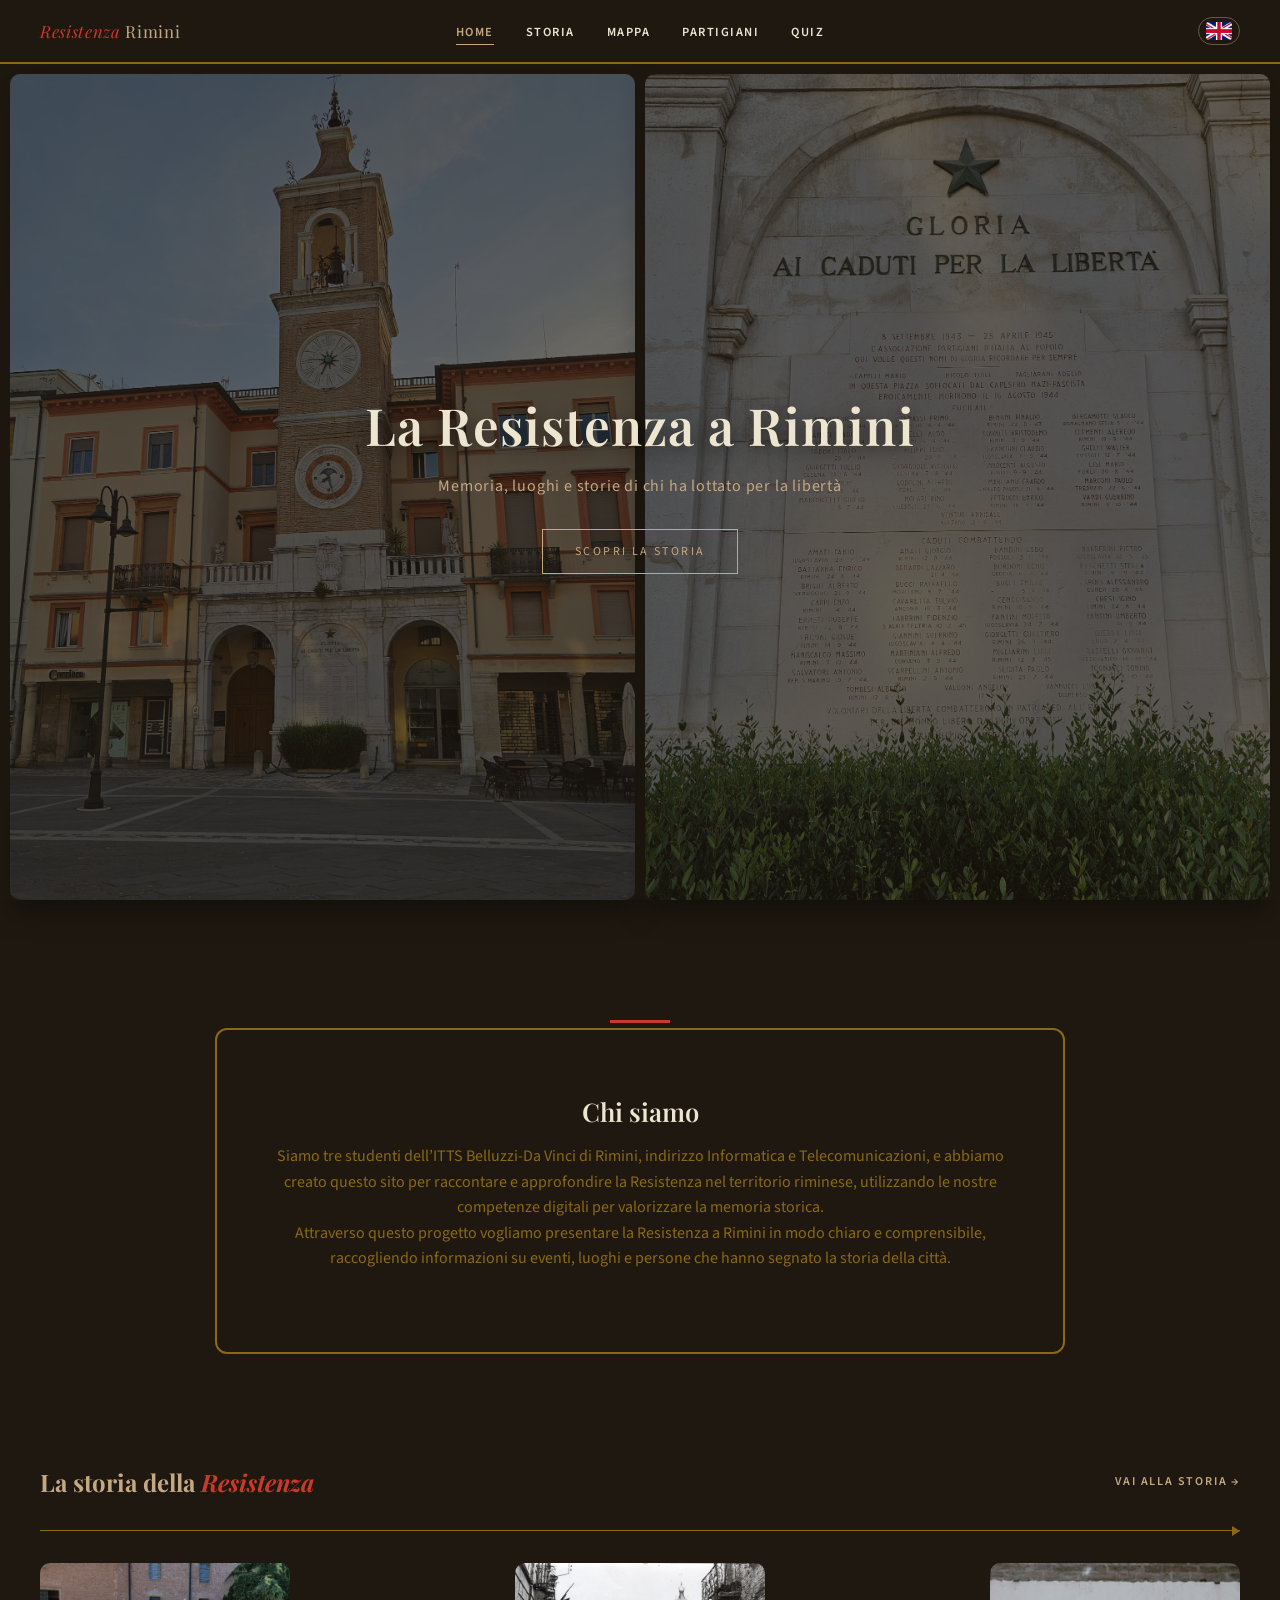
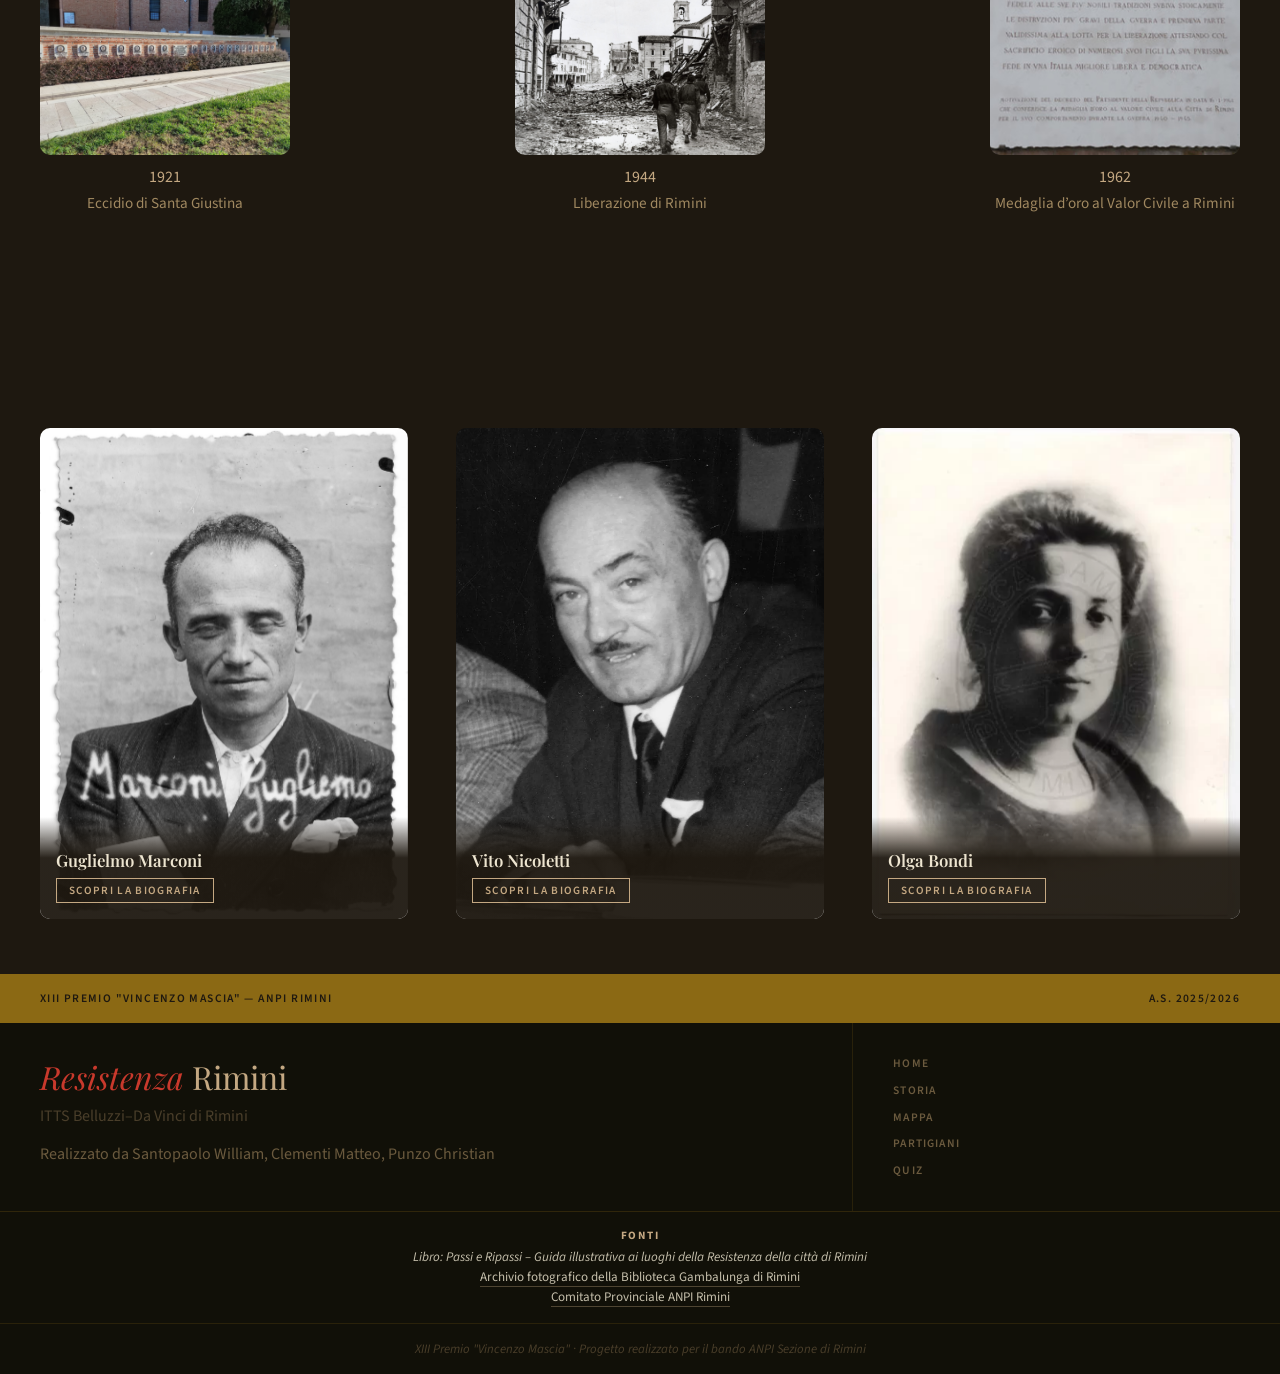
==== index.html @ 8bec5e46 "Miglioramente quiz e footer" ====
<!DOCTYPE html>
<html lang="it">
<head>
  <meta charset="UTF-8">
  <meta name="viewport" content="width=device-width, initial-scale=1.0">
  <title>Resistenza Rimini</title>

  <link rel="preconnect" href="https://fonts.googleapis.com">
  <link href="https://fonts.googleapis.com/css2?family=Playfair+Display:ital,wght@0,600;1,400&family=Source+Sans+3:wght@400;600&display=swap" rel="stylesheet">

  <link rel="stylesheet" href="style.css">
  <link rel="stylesheet" href="index.css">
</head>

<body>

  <nav id="navbarr">
    <a href="index.html" class="nav-logo" data-i18n-html="site.logo"><em>Resistenza</em> Rimini</a>

    <button class="nav-hamburger" id="hamburger" onclick="this.classList.toggle('open'); this.closest('nav').querySelector('.nav-links').classList.toggle('open')">
      <span></span>
      <span></span>
      <span></span>
    </button>

    <ul class="nav-links">
      <li><a href="index.html" class="active" data-i18n="nav.home">Home</a></li>
      <li><a href="storia.html" data-i18n="nav.storia">Storia</a></li>
      <li><a href="mappa.html" data-i18n="nav.mappa">Mappa</a></li>
      <li><a href="partigiani.html" data-i18n="nav.partigiani">Partigiani</a></li>
      <li><a href="gioco.html" data-i18n="nav.gioco">Quiz</a></li>
    </ul>

    <button class="language-btn" id="languageBtn" aria-label="Cambia lingua">
      <img id="languageFlag" src="Immagini_Bandiere/uk.png" alt="English">
    </button>
  </nav>


  <section class="hero">
    <div class="hero-left"></div>
    <div class="hero-right"></div>

    <div class="hero-content">
      <h1 data-i18n="index.hero.title">La Resistenza a Rimini</h1>

      <p data-i18n="index.hero.subtitle">
        Memoria, luoghi e storie di chi ha lottato per la libertà
      </p>

      <a href="storia.html" class="hero-btn" data-i18n="index.hero.button">
        Scopri la storia
      </a>
    </div>
  </section>


  <section class="intro" id="sezioni">
    <div class="intro-box reveal-zoom">
      <h2 data-i18n="index.about.title">Chi siamo</h2>

      <p data-i18n="index.about.p1">
        Siamo tre studenti dell’ITTS Belluzzi-Da Vinci di Rimini, indirizzo Informatica e Telecomunicazioni,
        e abbiamo creato questo sito per raccontare e approfondire la Resistenza nel territorio riminese,
        utilizzando le nostre competenze digitali per valorizzare la memoria storica.
      </p>

      <p data-i18n="index.about.p2">
        Attraverso questo progetto vogliamo presentare la Resistenza a Rimini in modo chiaro e comprensibile,
        raccogliendo informazioni su eventi, luoghi e persone che hanno segnato la storia della città.
      </p>
    </div>
  </section>


  <section class="timeline-preview">
    <div class="timeline-header reveal-soft">
      <h2 data-i18n-html="index.timeline.title">La storia della <em>Resistenza</em></h2>

      <a href="storia.html" class="partigiani-more" data-i18n-html="index.timeline.link">
        Vai alla storia <span class="arrow">→</span>
      </a>
    </div>

    <div class="timeline-line"></div>

    <div class="timeline-events">

      <a href="storia.html#eccidio-santa-giustina" class="timeline-event timeline-event-link reveal-left delay-1">
        <img src="Immagini_Storia/EccidioSantaGiustina.jpg" class="timeline-img" alt="Eccidio di Santa Giustina">
        <div>
          <div class="timeline-date">1921</div>
          <div class="timeline-text" data-i18n="index.event.santa">Eccidio di Santa Giustina</div>
        </div>
      </a>

      <a href="storia.html#liberazione-rimini" class="timeline-event timeline-event-link reveal-zoom delay-2">
        <img src="Immagini_Storia/LiberazioneRimini.jpg" class="timeline-img" alt="Liberazione di Rimini">
        <div>
          <div class="timeline-date">1944</div>
          <div class="timeline-text" data-i18n="index.event.liberazione">Liberazione di Rimini</div>
        </div>
      </a>

      <a href="storia.html#medaglia-oro-rimini" class="timeline-event timeline-event-link reveal-right delay-3">
        <img src="Immagini_Storia/MedagliaOroRimini.jpg" class="timeline-img" alt="Medaglia d’oro al Valor Civile a Rimini">
        <div>
          <div class="timeline-date">1962</div>
          <div class="timeline-text" data-i18n="index.event.medaglia">Medaglia d’oro al Valor Civile a Rimini</div>
        </div>
      </a>

    </div>
  </section>


  <section class="partigiani-preview">
    <div class="partigiani-header reveal-soft">
      <h2 data-i18n-html="index.partigiani.title">I <em>Protagonisti</em><br>della Resistenza</h2>

      <a href="partigiani.html" class="partigiani-more" data-i18n="index.partigiani.link">
        Tutti i partigiani →
      </a>
    </div>

    <div class="partigiani-grid">

      <div class="part-card reveal-left delay-1">
        <img src="Immagini_Partigiani/GuglielmoMarconi.jpg" alt="Guglielmo Marconi" class="part-img">
        <div class="part-info">
          <div class="part-name">Guglielmo Marconi</div>
          <a href="partigiani.html#guglielmo-marconi" class="part-btn" data-i18n="index.partigiani.button">Scopri la biografia</a>
        </div>
      </div>

      <div class="part-card reveal-zoom delay-2">
        <img src="Immagini_Partigiani/VitoNicoletti.jpg" alt="Vito Nicoletti" class="part-img">
        <div class="part-info">
          <div class="part-name">Vito Nicoletti</div>
          <a href="partigiani.html#vito-nicoletti" class="part-btn" data-i18n="index.partigiani.button">Scopri la biografia</a>
        </div>
      </div>

      <div class="part-card reveal-right delay-3">
        <img src="Immagini_Partigiani/OlgaBondi.jpg" alt="Olga Bondi" class="part-img">
        <div class="part-info">
          <div class="part-name">Olga Bondi</div>
          <a href="partigiani.html#olga-bondi" class="part-btn" data-i18n="index.partigiani.button">Scopri la biografia</a>
        </div>
      </div>

    </div>
  </section>


  <footer>
    <div class="footer-top">
      <span class="footer-top-text" data-i18n="footer.top.left">
        XIII Premio "Vincenzo Mascia" — ANPI Rimini
      </span>

      <span class="footer-top-text" data-i18n="footer.top.right">
        A.S. 2025/2026
      </span>
    </div>

    <div class="footer-body">
      <div class="footer-col">
        <div class="footer-logo" data-i18n-html="site.logo">
          <em>Resistenza</em> Rimini
        </div>

        <div class="footer-sub" data-i18n="footer.school">
          ITTS Belluzzi–Da Vinci di Rimini
        </div>

        <div class="footer-credits" data-i18n="footer.credits">
          Realizzato da Santopaolo William, Clementi Matteo, Punzo Christian
        </div>
      </div>

      <div class="footer-col">
        <nav class="footer-nav">
          <a href="index.html" data-i18n="nav.home">Home</a>
          <a href="storia.html" data-i18n="nav.storia">Storia</a>
          <a href="mappa.html" data-i18n="nav.mappa">Mappa</a>
          <a href="partigiani.html" data-i18n="nav.partigiani">Partigiani</a>
          <a href="gioco.html" data-i18n="nav.gioco">Quiz</a>
        </nav>
      </div>
    </div>

    <div class="footer-sources">
      <span class="footer-sources-title" data-i18n="footer.sources.title">Fonti</span>

      <p data-i18n-html="footer.sources.book">
        <em>Libro: Passi e Ripassi – Guida illustrativa ai luoghi della Resistenza della città di Rimini</em>
      </p>

      <p>
        <a href="https://bibliotecagambalunga.it/archivio-fotografico" target="_blank" data-i18n="footer.sources.gambalunga">
          Archivio fotografico della Biblioteca Gambalunga di Rimini
        </a>
      </p>

      <p>
        <a href="https://www.anpi.it/node/100387" target="_blank" data-i18n="footer.sources.anpi">
          Comitato Provinciale ANPI Rimini
        </a>
      </p>
    </div>

    <div class="footer-bottom" data-i18n="footer.bottom">
      XIII Premio "Vincenzo Mascia" · Progetto realizzato per il bando ANPI Sezione di Rimini
    </div>
  </footer>


  <script>
    const elementiAnimati = document.querySelectorAll(
      ".reveal-soft, .reveal-left, .reveal-right, .reveal-zoom"
    );

    const observer = new IntersectionObserver((entries) => {
      entries.forEach((entry) => {
        if (entry.isIntersecting) {
          entry.target.classList.add("show");
          observer.unobserve(entry.target);
        }
      });
    }, {
      threshold: 0.12,
      rootMargin: "0px 0px -80px 0px"
    });

    elementiAnimati.forEach((elemento) => {
      observer.observe(elemento);
    });
  </script>

  <script src="language.js"></script>

</body>
</html>
---- style.css ----
@import url('https://fonts.googleapis.com/css2?family=Playfair+Display:ital,wght@0,600;1,400&family=Source+Sans+3:wght@400;600&display=swap');

* {
  box-sizing: border-box;
  margin: 0;
  padding: 0;
}

body {
  font-family: 'Source Sans 3', sans-serif;
  background: #F5F0E8;
  color: #1E1810;
}


/* NAVBAR DESKTOP */

#navbarr {
  background: #1E1810;
  border-bottom: 2px solid #8B6914;
  padding: 0 2.5rem;
  height: 64px;

  display: grid;
  grid-template-columns: 1fr auto 1fr;
  align-items: center;

  position: sticky;
  top: 0;
  z-index: 9999;
}

.nav-logo {
  justify-self: start;
  font-family: 'Playfair Display', serif;
  font-size: 1.05rem;
  color: #C4A882;
  letter-spacing: 0.04em;
  text-decoration: none;
  white-space: nowrap;
}

.nav-logo em {
  color: #C9392C;
  font-style: italic;
}

.nav-links {
  justify-self: center;
  display: flex;
  gap: 2rem;
  list-style: none;
  z-index: 10000;
}

.nav-links a {
  color: #EDE5D0;
  font-size: 0.78rem;
  font-weight: 600;
  letter-spacing: 0.12em;
  text-transform: uppercase;
  text-decoration: none;
  padding-bottom: 3px;
  border-bottom: 1.5px solid transparent;
  transition: color 0.2s, border-color 0.2s;
}

.nav-links a:hover {
  color: #C4A882;
  border-bottom-color: #C4A882;
}

.nav-links a.active {
  color: #C4A882;
  border-bottom-color: #C4A882;
}


/* BOTTONE LINGUA */

.language-btn {
  justify-self: end;
  background: transparent;
  border: 1px solid rgba(196, 168, 130, 0.45);
  border-radius: 999px;
  padding: 0.25rem 0.45rem;
  cursor: pointer;

  display: flex;
  align-items: center;
  justify-content: center;

  transition: background 0.2s ease, border-color 0.2s ease, transform 0.2s ease;
}

.language-btn:hover {
  background: rgba(196, 168, 130, 0.12);
  border-color: #C4A882;
  transform: translateY(-1px);
}

.language-btn img {
  width: 26px;
  height: 18px;
  object-fit: cover;
  border-radius: 3px;
  display: block;
}


/* HAMBURGER */

.nav-hamburger {
  display: none;
  background: transparent;
  border: none;
  cursor: pointer;
}

.nav-hamburger span {
  display: block;
  width: 24px;
  height: 2px;
  background: #C4A882;
  margin: 5px 0;
  transition: 0.3s;
}


/* FOOTER */

footer {
  background: #111008;
  font-family: 'Source Sans 3', sans-serif;
}

.footer-top {
  background: #8B6914;
  padding: 1rem 2.5rem;
  display: flex;
  align-items: center;
  justify-content: space-between;
}

.footer-top-text {
  font-size: 0.72rem;
  font-weight: 600;
  letter-spacing: 0.12em;
  text-transform: uppercase;
  color: #1E1810;
}

.footer-body {
  display: grid;
  grid-template-columns: 2fr 1fr;
}

.footer-col {
  padding: 2rem 2.5rem;
}

.footer-col:first-child {
  border-right: 1px solid rgba(139,105,20,0.2);
}

.footer-logo {
  font-family: 'Playfair Display', serif;
  font-size: 2rem;
  color: #C4A882;
  margin-bottom: 0.4rem;
}

.footer-logo em {
  color: #C9392C;
  font-style: italic;
}

.footer-sub {
  font-size: 1rem;
  color: #4a3e2a;
  margin-bottom: 1rem;
}

.footer-credits {
  font-size: 1rem;
  color: #6B5A3E;
}

.footer-nav {
  display: flex;
  flex-direction: column;
  gap: 0.6rem;
  align-items: flex-start;
}

.footer-nav a {
  font-size: 0.72rem;
  font-weight: 600;
  letter-spacing: 0.1em;
  text-transform: uppercase;
  color: #6B5A3E;
  text-decoration: none;
  transition: color 0.2s;
}

.footer-nav a:hover {
  color: #C4A882;
}

.footer-bottom {
  border-top: 1px solid rgba(139,105,20,0.2);
  padding: 1rem 2.5rem;
  text-align: center;
  font-size: 0.8rem;
  color: #4a3e2a;
  font-style: italic;
}


/* MOBILE */

@media (max-width: 768px) {
  #navbarr {
    height: 64px !important;
    padding: 0 1.2rem !important;

    display: grid !important;
    grid-template-columns: 1fr auto auto !important;
    align-items: center !important;
    gap: 0.8rem !important;

    position: sticky !important;
    top: 0 !important;
    z-index: 9999 !important;
  }

  .nav-logo {
    grid-column: 1 !important;
    grid-row: 1 !important;
    justify-self: start !important;
    font-size: 0.95rem !important;
    white-space: nowrap !important;
  }

  .language-btn {
    grid-column: 2 !important;
    grid-row: 1 !important;
    justify-self: end !important;

    padding: 0.22rem 0.4rem !important;
    margin: 0 !important;
  }

  .language-btn img {
    width: 25px !important;
    height: 17px !important;
  }

  .nav-hamburger {
    grid-column: 3 !important;
    grid-row: 1 !important;
    justify-self: end !important;

    display: flex !important;
    width: 34px !important;
    height: 34px !important;

    background: transparent !important;
    border: none !important;
    cursor: pointer !important;

    flex-direction: column !important;
    align-items: center !important;
    justify-content: center !important;
    gap: 5px !important;
    padding: 0 !important;
  }

  .nav-hamburger span {
    display: block !important;
    width: 24px !important;
    height: 2px !important;
    background: #C4A882 !important;
    margin: 0 !important;
    transition: 0.3s !important;
    transform-origin: center !important;
  }

  .nav-hamburger.open span:nth-child(1) {
    transform: rotate(45deg) translate(5px, 5px) !important;
  }

  .nav-hamburger.open span:nth-child(2) {
    opacity: 0 !important;
  }

  .nav-hamburger.open span:nth-child(3) {
    transform: rotate(-45deg) translate(5px, -5px) !important;
  }

  .nav-links {
    position: fixed !important;
    top: 64px !important;
    left: 0 !important;
    right: 0 !important;

    width: 100vw !important;
    max-width: none !important;

    display: flex !important;
    flex-direction: column !important;
    align-items: stretch !important;
    justify-content: flex-start !important;
    gap: 0 !important;

    background: #1E1810 !important;
    border-top: 1px solid rgba(139,105,20,0.55) !important;
    border-bottom: 2px solid #8B6914 !important;

    padding: 0 !important;
    margin: 0 !important;

    list-style: none !important;
    text-align: left !important;

    max-height: 0 !important;
    overflow: hidden !important;
    opacity: 0 !important;

    transition: max-height 0.35s ease, opacity 0.25s ease !important;
    z-index: 9998 !important;
  }

  .nav-links.open {
    max-height: 330px !important;
    opacity: 1 !important;
  }

  .nav-links li {
    width: 100% !important;
    padding: 0 !important;
    margin: 0 !important;
  }

  .nav-links li a,
  .nav-links a {
    display: block !important;
    width: 100% !important;

    padding: 0.95rem 1.4rem !important;

    color: #EDE5D0 !important;
    font-size: 0.82rem !important;
    font-weight: 600 !important;
    letter-spacing: 0.12em !important;
    text-transform: uppercase !important;
    text-align: left !important;
    text-decoration: none !important;

    border-bottom: 1px solid rgba(139,105,20,0.25) !important;
    border-left: 3px solid transparent !important;

    background: transparent !important;
    transition: color 0.2s ease, background 0.2s ease, padding-left 0.2s ease, border-left-color 0.2s ease !important;
  }

  .nav-links li a:hover,
  .nav-links li a:active,
  .nav-links a:hover,
  .nav-links a:active {
    color: #C4A882 !important;
    background: rgba(139,105,20,0.12) !important;
    border-left-color: #C9392C !important;
    padding-left: 2rem !important;
  }

  .nav-links a.active {
    color: #C4A882 !important;
    border-left-color: #8B6914 !important;
  }

  .footer-top {
    flex-direction: column;
    gap: 0.5rem;
    text-align: center;
  }

  .footer-body {
    grid-template-columns: 1fr;
  }

  .footer-col:first-child {
    border-right: none;
    border-bottom: 1px solid rgba(139,105,20,0.2);
  }

  .footer-nav {
    align-items: center;
  }
}

.footer-sources {
  background: #111008;
  border-top: 1px solid rgba(139, 105, 20, 0.25);
  padding: 1rem 2.5rem;
  text-align: center;
}

.footer-sources-title {
  display: block;
  color: #C4A882;
  text-transform: uppercase;
  letter-spacing: 0.16em;
  font-size: 0.7rem;
  font-weight: 700;
  margin-bottom: 0.35rem;
}

.footer-sources p {
  margin: 0;
  color: rgba(196, 168, 130, 0.72);
  font-size: 0.82rem;
  line-height: 1.5;
}

.footer-sources em {
  color: rgba(237, 229, 208, 0.82);
}

@media (max-width: 768px) {
  .footer-sources {
    padding: 0.8rem 1rem;
  }

  .footer-sources-title {
    font-size: 0.62rem;
  }

  .footer-sources p {
    font-size: 0.7rem;
  }
}

.footer-sources a {
  color: rgba(237, 229, 208, 0.82);
  text-decoration: none;
  border-bottom: 1px solid rgba(196, 168, 130, 0.35);
}

.footer-sources a:hover {
  color: #C4A882;
  border-bottom-color: #C4A882;
}
---- index.css ----
.hero {
  position: relative;
  height: calc(100vh - 64px);
  display: flex;
  gap: 10px;
  padding: 10px;
  padding-bottom: 0;
  background: #1E1810;
}

.hero-left,
.hero-right {
  flex: 1;
  background-size: cover;
  background-position: center;
  border-radius: 10px;
  box-shadow: 0 10px 30px rgba(0,0,0,0.4);
}

.hero-left {
  background-image: url('img1.jpg');
}

.hero-right {
  background-image: url('img2.jpg');
}

.hero::after {
  content: "";
  position: absolute;
  inset: 0;
  background: rgba(30,24,16,0.65);
}

.hero-content {
  position: absolute;
  inset: 0;
  display: flex;
  flex-direction: column;
  align-items: center;
  justify-content: center;
  text-align: center;
  color: #EDE5D0;
  z-index: 2;
}

.hero-content h1 {
  font-family: 'Playfair Display', serif;
  font-size: 3.2rem;
  font-weight: 600;
  letter-spacing: 0.02em;
  margin-bottom: 1rem;
  color: #EDE5D0;
  text-shadow: 0 4px 20px rgba(0,0,0,0.6);
}

.hero-content p {
  font-size: 1rem;
  color: #C4A882;
  margin-bottom: 2rem;
  letter-spacing: 0.05em;
}

.hero-btn {
  display: inline-block;
  padding: 0.8rem 2rem;
  border: 1.5px solid #C4A882;
  color: #C4A882;
  text-decoration: none;
  font-size: 0.75rem;
  letter-spacing: 0.2em;
  text-transform: uppercase;
  transition: all 0.3s ease;
  background: transparent;
}

.hero-btn:hover {
  background: #C4A882;
  color: #1E1810;
}

.intro {
  padding: 4rem 2rem;
  padding-top: 8rem;
  display: flex;
  justify-content: center;
  background: #1E1810;
}

.intro-box {
  max-width: 850px;
  width: 100%;
  padding: 4rem 3rem;
  padding-bottom: 5rem;
  border: 2px solid #8B6914;
  border-radius: 12px;
  position: relative;
  text-align: center;
  display: flex;
  flex-direction: column;
  justify-content: center;
  align-items: center;
}

.intro-box::before {
  content: "";
  position: absolute;
  top: -10px;
  left: 50%;
  transform: translateX(-50%);
  width: 60px;
  height: 3px;
  background: #C9392C;
}

.intro-box p {
  font-size: 1rem;
  line-height: 1.6;
  color: #8B6914;
}

.intro-box h2 {
  font-family: 'Playfair Display', serif;
  font-size: 1.6rem;
  font-weight: 600;
  color: #EDE5D0;
  margin-bottom: 1rem;
}

.timeline-preview {
  padding: 3rem 2.5rem;
  background: #1E1810;
}

.timeline-header {
  display: flex;
  justify-content: space-between;
  align-items: center;
  margin-bottom: 2rem;
}

.timeline-header h2 {
  font-family: 'Playfair Display', serif;
  color: #C4A882;
}

.timeline-header em {
  color: #C9392C;
}

.arrow {
  transition: transform 0.2s;
}

.timeline-more:hover .arrow {
  transform: translateX(4px);
}

.timeline-line {
  position: relative;
  height: 1px;
  background: #8B6914;
  margin-bottom: 2rem;
}

.timeline-line::after {
  content: "";
  position: absolute;                                                                 
  right: 0;
  top: -4px;
  border-top: 5px solid transparent;
  border-bottom: 5px solid transparent;
  border-left: 8px solid #8B6914;
}

.timeline-events {
  display: grid;
  grid-template-columns: 1fr 1fr 1fr;
  align-items: start;
  text-align: center;
  max-width: 1750px;
  margin: 0 auto;
}

.timeline-event {
  width: 250px;
  transition:
    transform 0.35s ease,
    box-shadow 0.35s ease,
    border-color 0.35s ease;
  border-radius: 10px;
}

.timeline-event-link {
  display: block;
  text-decoration: none;
  color: inherit;
  cursor: pointer;
}

.timeline-event-link:visited {
  color: inherit;
}

.timeline-event:nth-child(1) {
  justify-self: start;
}

.timeline-event:nth-child(2) {
  justify-self: center;
}

.timeline-event:nth-child(3) {
  justify-self: end;
}

.timeline-img {
  width: 100%;
  height: 12rem;
  object-fit: cover;
  margin-bottom: 0.7rem;
  border-radius: 10px;
  overflow: hidden;
  transition: transform 0.6s ease;
  display: block;
  backface-visibility: hidden;
  will-change: transform;
}

.timeline-event:hover {
  transform: translateY(-5px);
}

.timeline-event:hover .timeline-img {
  transform: scale(1.035);
  border-radius: 10px;
  filter: none;
}

.timeline-date {
  font-size: 1rem;
  color: #C4A882;
  margin-bottom: 0.3rem;
}

.timeline-text {
  font-size: 0.95rem;
  color: #A08860;
  line-height: 1.4;
}

.partigiani-preview {
  background: #1E1810;
  padding: 3.5rem 2.5rem;
}

.partigiani-header {
  display: flex;
  align-items: flex-end;
  justify-content: space-between;
  margin-bottom: 2rem;
}

.partigiani-header h2 {
  font-family: 'Playfair Display', serif;
  font-size: 2.2rem;
  font-weight: 600;
  color: #EDE5D0;
  line-height: 1.1;
}

.partigiani-header h2 em {
  color: #C9392C;
  font-style: italic;
}

.partigiani-more {
  display: inline-block;
  font-size: 0.75rem;
  font-weight: 600;
  letter-spacing: 0.15em;
  text-transform: uppercase;
  color: #C4A882;
  text-decoration: none;
  padding-bottom: 2px;
  background-image: linear-gradient(#8B6914, #8B6914);
  background-size: 0% 1px;
  background-repeat: no-repeat;
  background-position: left bottom;
  transition: background-size 0.3s ease;
}

.partigiani-more:hover {
  background-size: 100% 1px;
}

.partigiani-grid {
  display: grid;
  grid-template-columns: repeat(3, 1fr);
  gap: 3rem;
}

.part-card {
  border-radius: 10px;
  width: 100%;
  max-width: 450px;
  margin: 0 auto;
  overflow: hidden;
  position: relative;
  cursor: pointer;
  transition:
    transform 0.35s ease,
    box-shadow 0.35s ease,
    border-color 0.35s ease;
}

.part-card:hover {
  transform: translateY(-6px);
}

.part-img {
  width: 100%;
  aspect-ratio: 3/4;
  object-fit: cover;
  display: block;
  transition: transform 0.6s ease;
  backface-visibility: hidden;
  will-change: transform;
}

.part-card:hover .part-img {
  transform: scale(1.035);
  filter: none;
}

.part-info {
  position: absolute;
  bottom: 0;
  left: 0;
  right: 0;
  background: linear-gradient(to top, rgba(30,24,16,0.95) 60%, transparent);
  padding: 2rem 1rem 1rem;
}

.part-name {
  font-family: 'Playfair Display', serif;
  font-size: 1.05rem;
  font-weight: 600;
  color: #EDE5D0;
  margin-bottom: 0.4rem;
}

.part-btn {
  display: inline-block;
  font-size: 0.7rem;
  letter-spacing: 0.12em;
  text-transform: uppercase;
  color: #C4A882;
  border: 1px solid #C4A882;
  padding: 4px 12px;
  text-decoration: none;
  font-weight: 600;
  transition: all 0.3s ease;
}

.part-btn:hover {
  background: #8B6914;
  color: #F5F0E8;
  border-color: #8B6914;
}

/* ─── HAMBURGER ─── */

.nav-hamburger {
  display: none;
  flex-direction: column;
  gap: 5px;
  cursor: pointer;
  background: none;
  border: none;
  padding: 4px;
}

.nav-hamburger span {
  display: block;
  width: 20px;
  height: 2px;
  background: #C4A882;
  transition: all 0.3s ease;
  transform-origin: center;
}

.nav-hamburger.open span:nth-child(1) {
  transform: translateY(7px) rotate(45deg);
}

.nav-hamburger.open span:nth-child(2) {
  opacity: 0;
  transform: scaleX(0);
}

.nav-hamburger.open span:nth-child(3) {
  transform: translateY(-7px) rotate(-45deg);
}

/* ─── MOBILE ─── */

@media (max-width: 768px) {

  #navbarr {
    padding: 0 1.2rem;
    position: relative;
  }

  .nav-hamburger {
    display: flex;
  }

  .nav-links {
    display: flex;
    flex-direction: column;
    gap: 0;
    position: absolute;
    top: 64px;
    left: 0;
    right: 0;
    background: #1E1810;
    border-top: 1px solid #8B6914;
    z-index: 99;
    max-height: 0;
    overflow: hidden;
    transition: max-height 0.4s ease, opacity 0.3s ease;
    opacity: 0;
  }

  .nav-links.open {
    max-height: 260px;
    opacity: 1;
  }

  .nav-links li a {
    display: block;
    padding: 0.75rem 1.4rem;
    border-bottom: 1px solid rgba(139,105,20,0.2);
    font-size: 0.8rem;
    letter-spacing: 0.1em;
    transition: all 0.2s ease;
    border-left: 3px solid transparent;
  }

  .nav-links li a:hover,
  .nav-links li a:active {
    color: #C4A882;
    border-left-color: #C9392C;
    padding-left: 2.5rem;
  }

  .hero {
    height: 65vh;
    padding: 0;
    gap: 0;
  }

  .hero-right {
    display: none;
  }

  .hero-left {
    border-radius: 0;
    width: 100%;
  }

  .hero-content h1 {
    font-size: 1.8rem;
    padding: 0 1.2rem;
  }

  .hero-content p {
    font-size: 0.85rem;
    padding: 0 1.2rem;
  }

  .intro {
    padding: 3rem 1rem;
  }

  .intro-box {
    padding: 2rem 1.2rem;
  }

  .intro-box h2 {
    font-size: 1.3rem;
  }

  .timeline-preview {
    padding: 2rem 1rem;
    overflow: hidden;
  }

  .timeline-header {
    flex-direction: column;
    align-items: flex-start;
    gap: 0.8rem;
  }

  .timeline-line {
    display: none;
  }

  .timeline-events {
    display: flex;
    flex-direction: column;
    gap: 1rem;
    max-width: 100%;
  }

  .timeline-event {
    width: 100%;
    max-width: 100%;
    display: flex;
    align-items: center;
    gap: 1rem;
    border: 1px solid rgba(139,105,20,0.6);
    border-radius: 10px;
    padding: 0.8rem;
    transform: none !important;
  }

  .timeline-event:nth-child(1),
  .timeline-event:nth-child(2),
  .timeline-event:nth-child(3) {
    justify-self: auto;
  }

  .timeline-event:hover,
  .timeline-event:active,
  .timeline-event:focus {
    transform: none !important;
  }

  .timeline-event:hover .timeline-img,
  .timeline-event:active .timeline-img,
  .timeline-event:focus .timeline-img {
    transform: none !important;
  }

  .timeline-img {
    width: 100px;
    height: 80px;
    min-width: 100px;
    object-fit: cover;
    margin-bottom: 0;
  }

  .timeline-date {
    font-size: 0.9rem;
    margin-bottom: 0.2rem;
    text-align: left;
  }

  .timeline-text {
    font-size: 0.9rem;
    line-height: 1.3;
    text-align: left;
  }

  .partigiani-preview {
    padding: 2.5rem 1rem;
  }

  .partigiani-header {
    flex-direction: column;
    align-items: flex-start;
    gap: 0.8rem;
  }

  .partigiani-header h2 {
    font-size: 1.6rem;
  }

  .partigiani-grid {
    grid-template-columns: 1fr;
    gap: 3rem;
  }

  .part-card {
    width: 75%;
    margin: 0 auto;
  }

  .part-img {
    aspect-ratio: 4/4;
  }

  .footer-top {
    flex-direction: column;
    gap: 0.2rem;
    padding: 0.6rem 1rem;
  }

  .footer-top-text {
    font-size: 0.6rem;
  }

  .footer-body {
    grid-template-columns: 1fr;
    background: #111008;
  }

  .footer-col {
    padding: 0.8rem 1rem;
    background: #111008;
  }

  .footer-col:first-child {
    border-right: none;
    border-bottom: 1px solid rgba(139,105,20,0.2);
  }

  .footer-logo {
    font-size: 0.95rem;
    margin-bottom: 0.2rem;
  }

  .footer-sub,
  .footer-credits {
    font-size: 0.68rem;
  }

  .footer-nav a {
    font-size: 0.65rem;
  }

  .footer-bottom {
    padding: 0.5rem 1rem;
    font-size: 0.62rem;
  }
}

@media (max-width: 768px) {

  .part-btn:active {
    background: #8B6914;
    color: #F5F0E8;
    border-color: #8B6914;
  }

  .partigiani-more:active {
    background-size: 100% 1px;
  }

  .tl-more:active {
    background-size: 100% 1px;
  }

  .part-card:active .part-btn {
    background: #8B6914;
    color: #F5F0E8;
    border-color: #8B6914;
  }
}

.nav-links {
  transition: all 0.5s ease;
}

footer,
.footer-body,
.footer-col,
.footer-nav {
  background: #111008 !important;
}

/* ========================= */
/* ANIMAZIONI HOME MIGLIORATE */
/* ========================= */

.reveal-soft,
.reveal-left,
.reveal-right,
.reveal-zoom {
  opacity: 0;
  filter: blur(8px);
  transition:
    opacity 0.9s cubic-bezier(0.22, 1, 0.36, 1),
    transform 0.9s cubic-bezier(0.22, 1, 0.36, 1),
    filter 0.9s cubic-bezier(0.22, 1, 0.36, 1);
  will-change: opacity, transform, filter;
}

.reveal-soft {
  transform: translateY(24px);
}

.reveal-soft.show {
  opacity: 1;
  transform: translateY(0);
  filter: blur(0);
}

.reveal-left {
  transform: translateX(-42px) translateY(18px) rotate(-1.5deg);
}

.reveal-left.show {
  opacity: 1;
  transform: translateX(0) translateY(0) rotate(0);
  filter: blur(0);
}

.reveal-right {
  transform: translateX(42px) translateY(18px) rotate(1.5deg);
}

.reveal-right.show {
  opacity: 1;
  transform: translateX(0) translateY(0) rotate(0);
  filter: blur(0);
}

.reveal-zoom {
  transform: scale(0.92) translateY(20px);
}

.reveal-zoom.show {
  opacity: 1;
  transform: scale(1) translateY(0);
  filter: blur(0);
}

.delay-1 {
  transition-delay: 0.08s;
}

.delay-2 {
  transition-delay: 0.22s;
}

.delay-3 {
  transition-delay: 0.36s;
}

/* ========================= */
/* HERO ENTRATA INIZIALE */
/* ========================= */

.hero-left {
  animation: heroImageLeft 1.4s cubic-bezier(0.22, 1, 0.36, 1) both;
}

.hero-right {
  animation: heroImageRight 1.4s cubic-bezier(0.22, 1, 0.36, 1) both;
}

.hero-content h1 {
  animation: heroTitle 1.1s cubic-bezier(0.22, 1, 0.36, 1) 0.25s both;
}

.hero-content p {
  animation: heroText 1s cubic-bezier(0.22, 1, 0.36, 1) 0.45s both;
}

.hero-btn {
  animation: heroButton 1s cubic-bezier(0.22, 1, 0.36, 1) 0.65s both;
}

@keyframes heroImageLeft {
  from {
    opacity: 0;
    transform: translateX(-60px) scale(1.08);
    filter: blur(8px) brightness(0.7);
  }

  to {
    opacity: 1;
    transform: translateX(0) scale(1);
    filter: blur(0) brightness(1);
  }
}

@keyframes heroImageRight {
  from {
    opacity: 0;
    transform: translateX(60px) scale(1.08);
    filter: blur(8px) brightness(0.7);
  }

  to {
    opacity: 1;
    transform: translateX(0) scale(1);
    filter: blur(0) brightness(1);
  }
}

@keyframes heroTitle {
  from {
    opacity: 0;
    transform: translateY(30px) scale(0.96);
    filter: blur(6px);
    letter-spacing: 0.12em;
  }

  to {
    opacity: 1;
    transform: translateY(0) scale(1);
    filter: blur(0);
    letter-spacing: 0.02em;
  }
}

@keyframes heroText {
  from {
    opacity: 0;
    transform: translateY(18px);
    filter: blur(5px);
  }

  to {
    opacity: 1;
    transform: translateY(0);
    filter: blur(0);
  }
}

@keyframes heroButton {
  from {
    opacity: 0;
    transform: translateY(18px) scale(0.94);
  }

  to {
    opacity: 1;
    transform: translateY(0) scale(1);
  }
}

/* ========================= */
/* HOVER PIÙ PULITO */
/* ========================= */

.intro-box {
  transition:
    transform 0.35s ease,
    box-shadow 0.35s ease,
    border-color 0.35s ease;
}

.intro-box:hover {
  transform: translateY(-6px);
}

/* Linea timeline home: animazione quando appare */
.timeline-line {
  transform-origin: left;
  animation: lineGrow 1.2s ease both;
}

@keyframes lineGrow {
  from {
    transform: scaleX(0);
    opacity: 0;
  }

  to {
    transform: scaleX(1);
    opacity: 1;
  }
}

/* Mobile: meno movimento, più pulito */
@media (max-width: 768px) {
  .reveal-left,
  .reveal-right {
    transform: translateY(28px) scale(0.96);
  }

  .reveal-left.show,
  .reveal-right.show {
    transform: translateY(0) scale(1);
  }

  .reveal-zoom {
    transform: translateY(28px) scale(0.94);
  }

  .hero-left,
  .hero-right {
    animation-duration: 1s;
  }

  .timeline-event.reveal-left,
  .timeline-event.reveal-right,
  .timeline-event.reveal-zoom {
    transform: translateY(28px) scale(0.96);
  }

  .timeline-event.reveal-left.show,
  .timeline-event.reveal-right.show,
  .timeline-event.reveal-zoom.show {
    transform: none !important;
  }
}

/* Accessibilità: se l’utente ha animazioni ridotte */
@media (prefers-reduced-motion: reduce) {
  .reveal-soft,
  .reveal-left,
  .reveal-right,
  .reveal-zoom,
  .hero-left,
  .hero-right,
  .hero-content h1,
  .hero-content p,
  .hero-btn,
  .timeline-line {
    animation: none !important;
    transition: none !important;
    opacity: 1 !important;
    transform: none !important;
    filter: none !important;
  }
}
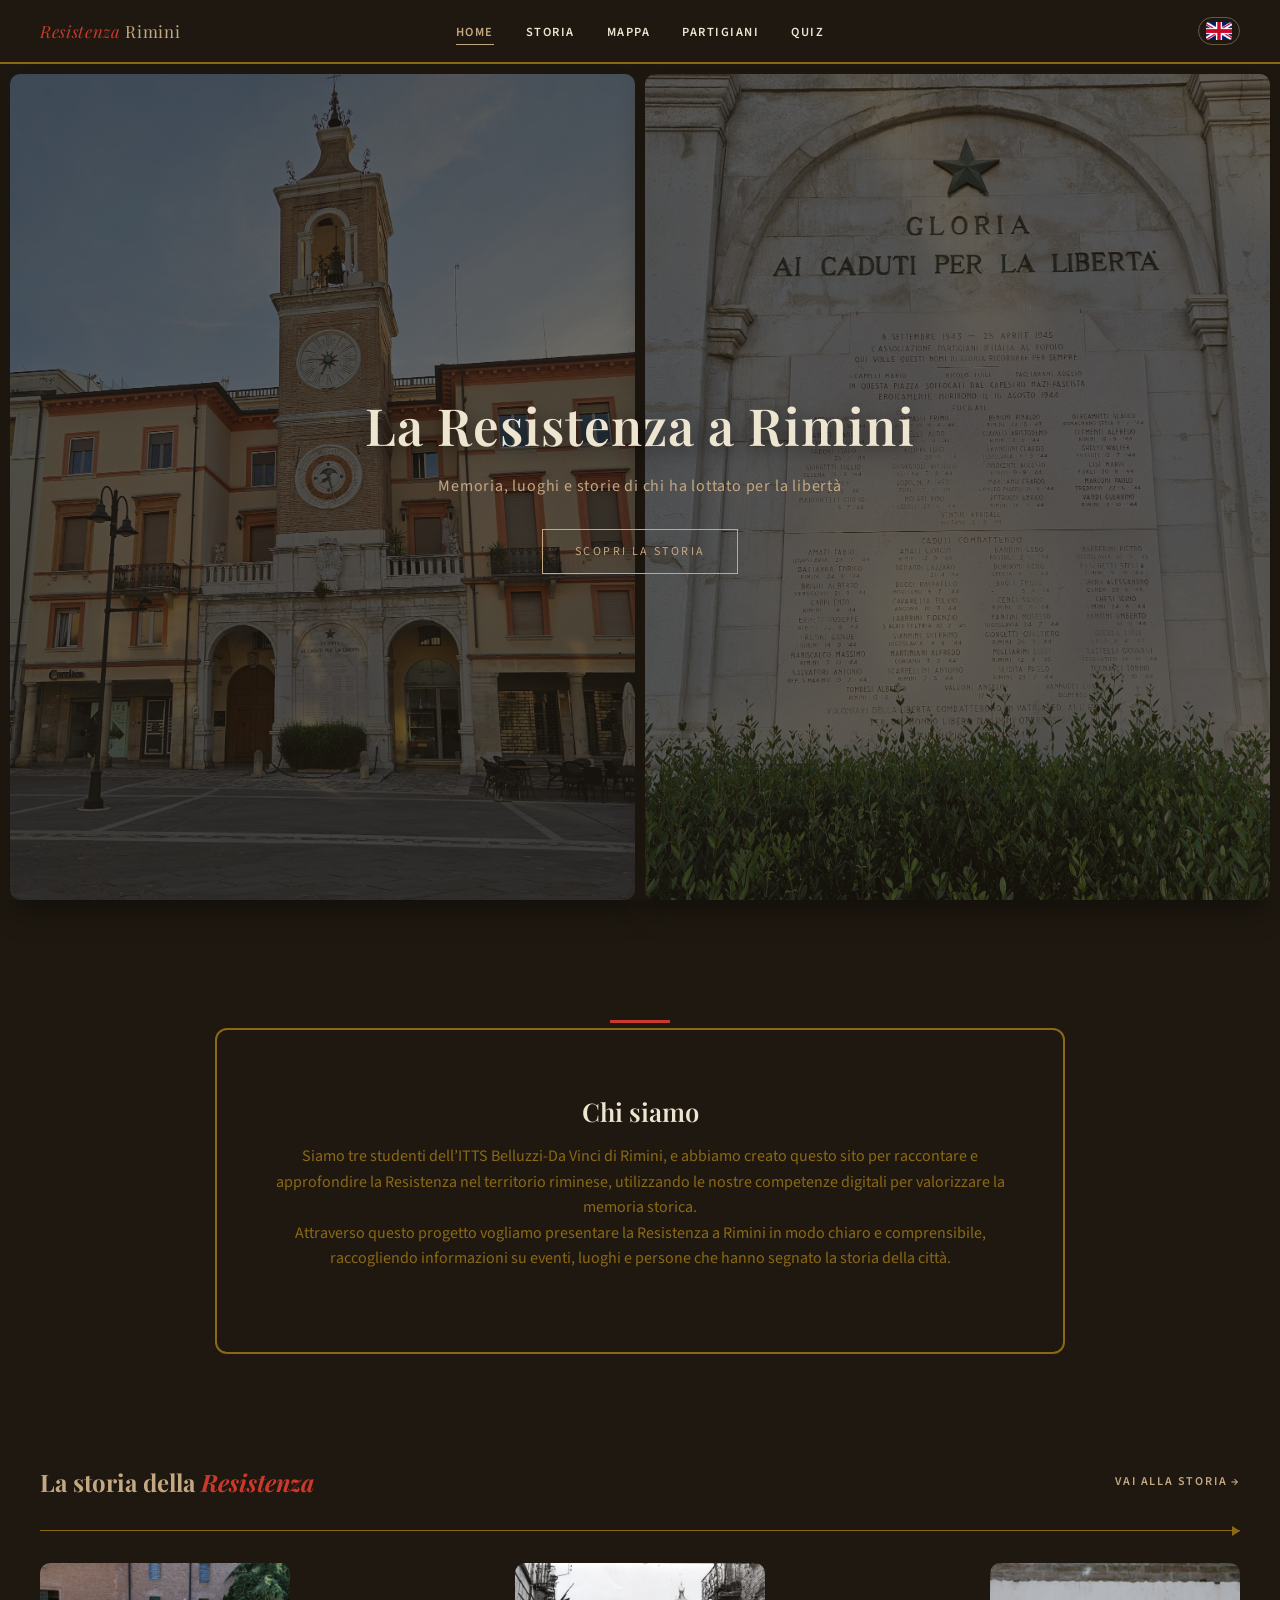
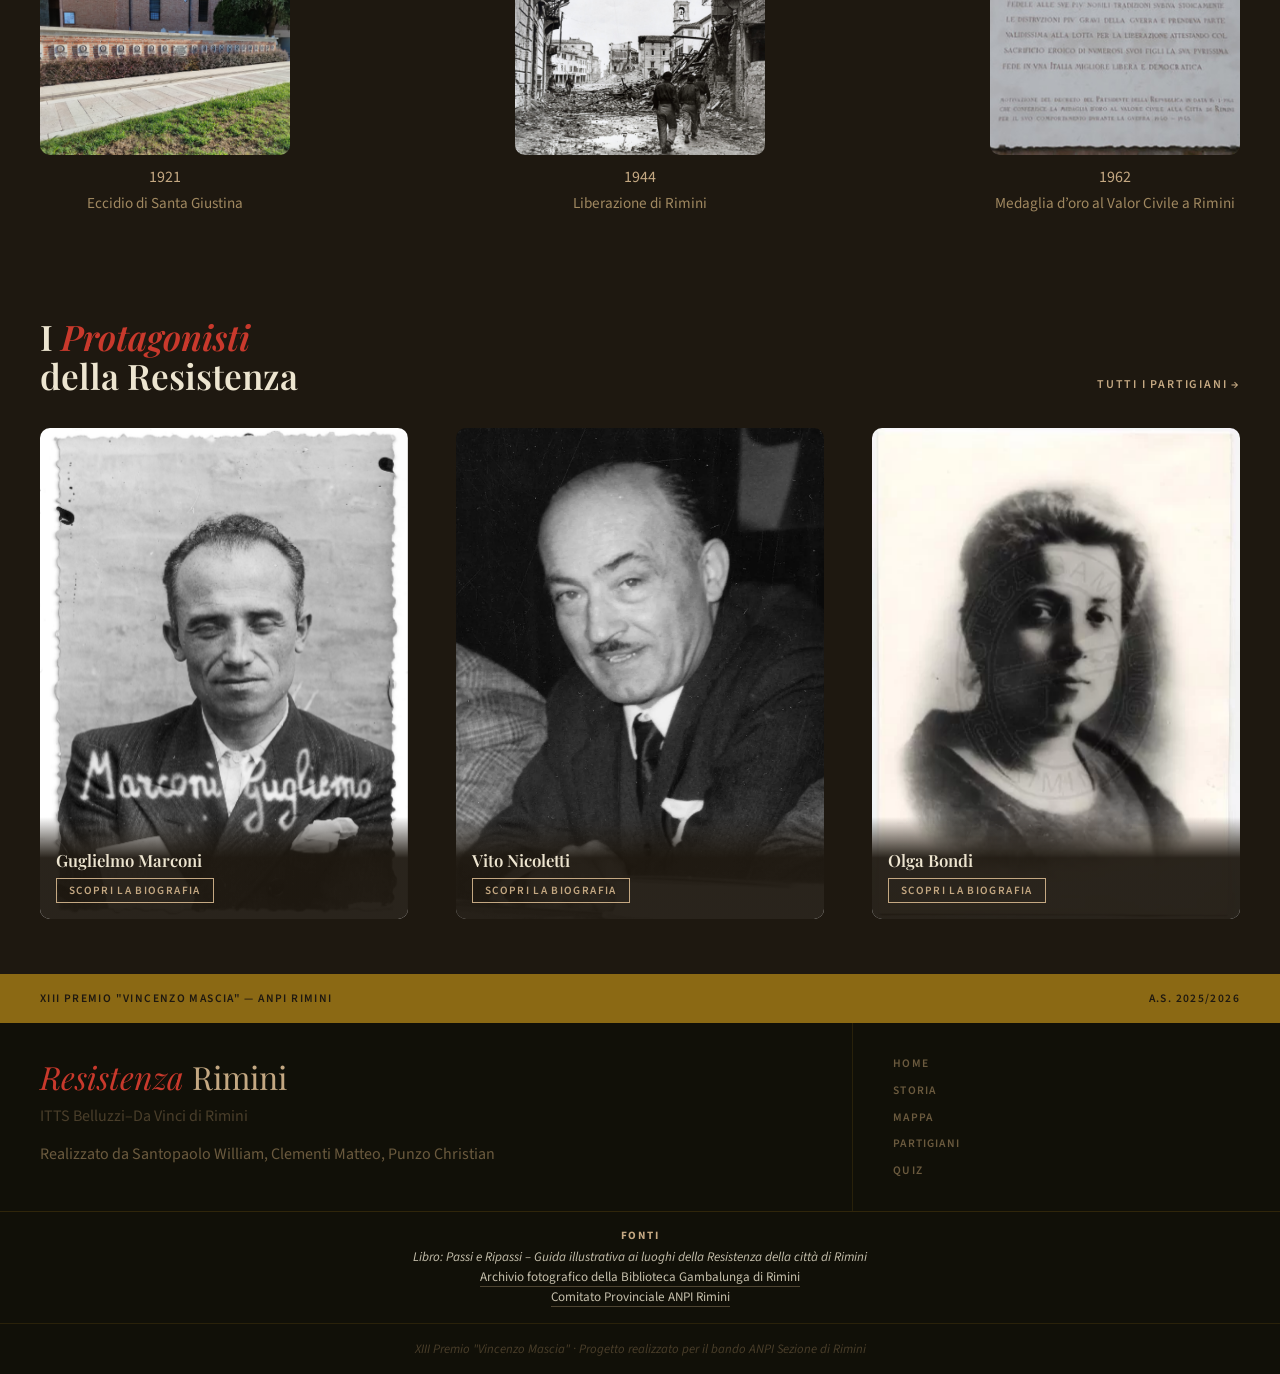
==== commit 77d42035: "Finito quiz con traduzione" ====
--- a/index.html
+++ b/index.html
@@ -60,7 +60,7 @@
       <h2 data-i18n="index.about.title">Chi siamo</h2>
 
       <p data-i18n="index.about.p1">
-        Siamo tre studenti dell’ITTS Belluzzi-Da Vinci di Rimini, indirizzo Informatica e Telecomunicazioni,
+        Siamo tre studenti dell’ITTS Belluzzi-Da Vinci di Rimini,
         e abbiamo creato questo sito per raccontare e approfondire la Resistenza nel territorio riminese,
         utilizzando le nostre competenze digitali per valorizzare la memoria storica.
       </p>
--- a/index.css
+++ b/index.css
@@ -18,11 +18,11 @@
 }
 
 .hero-left {
-  background-image: url('img1.jpg');
+  background-image: url('Immagini_Monumenti/Campanile.jpg');
 }
 
 .hero-right {
-  background-image: url('img2.jpg');
+  background-image: url('Immagini_Monumenti/GloriaAiCadutiPerLaLibertà.jpg');
 }
 
 .hero::after {
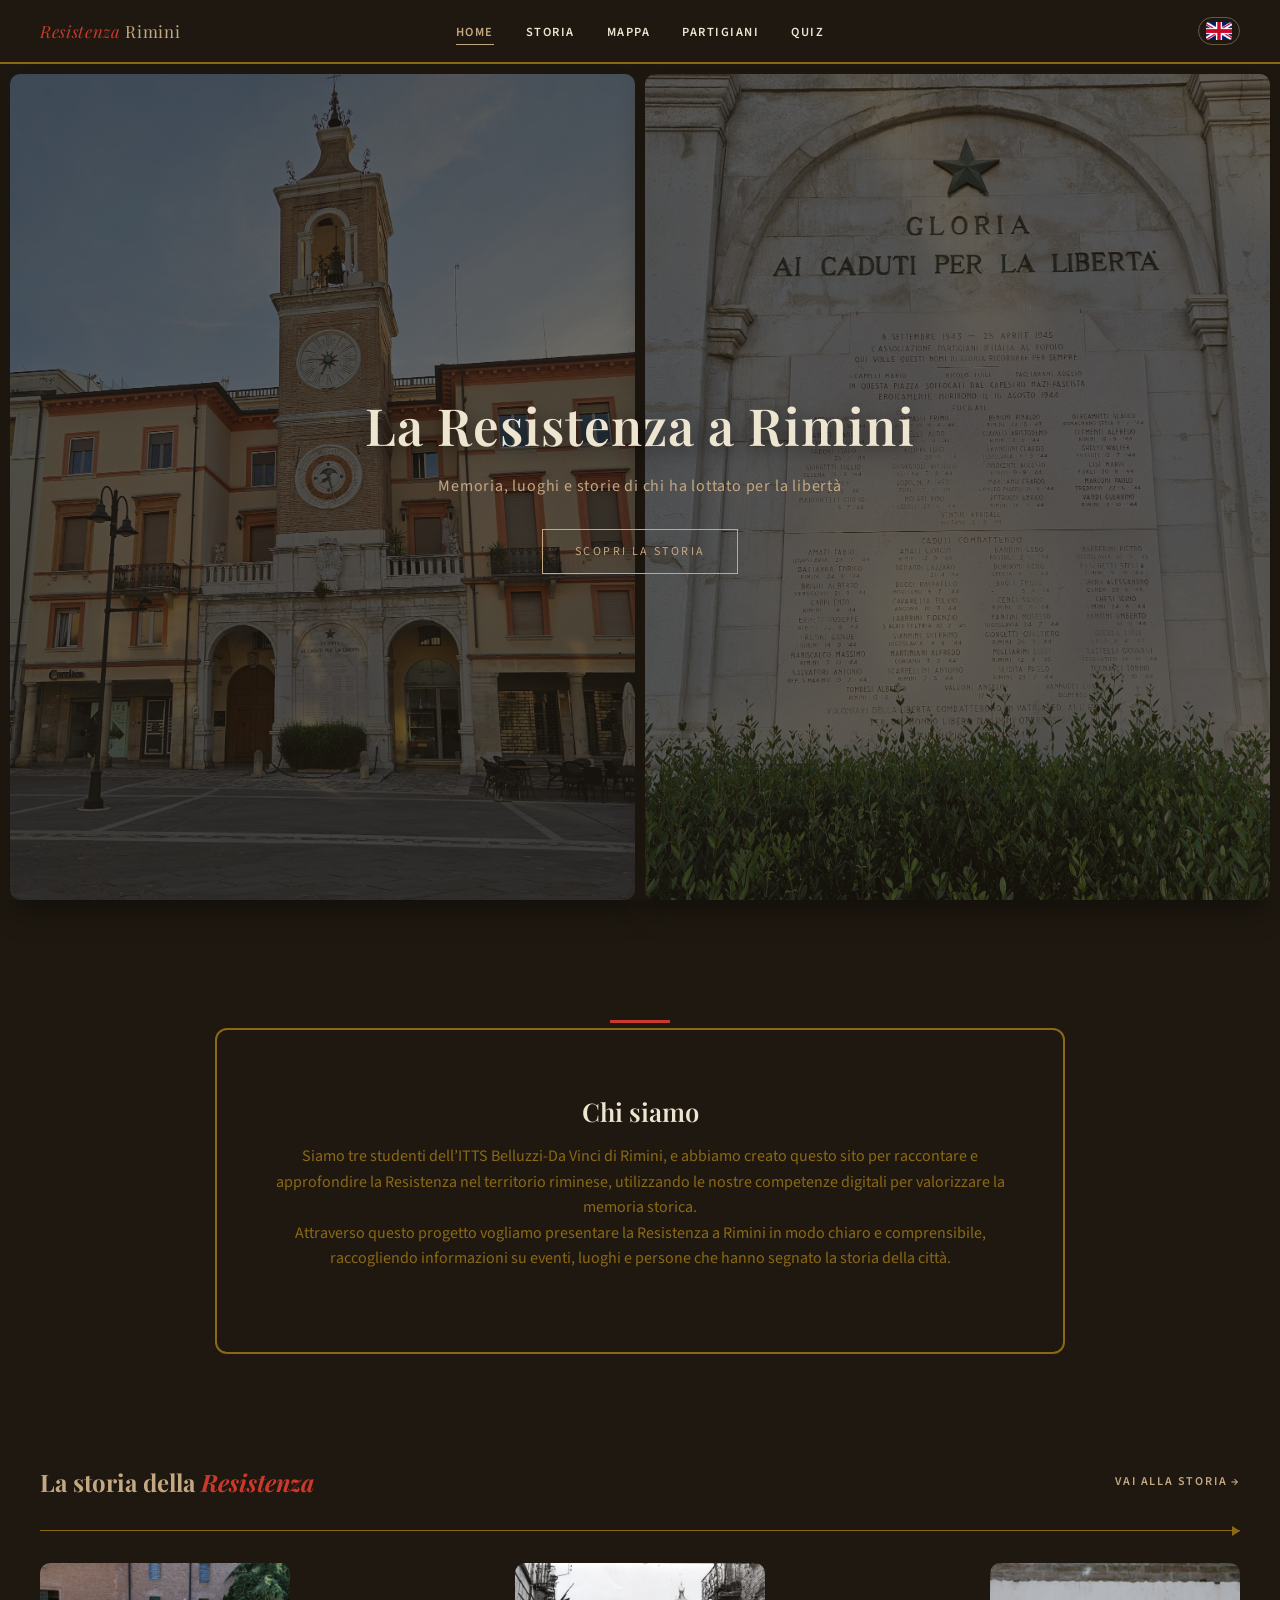
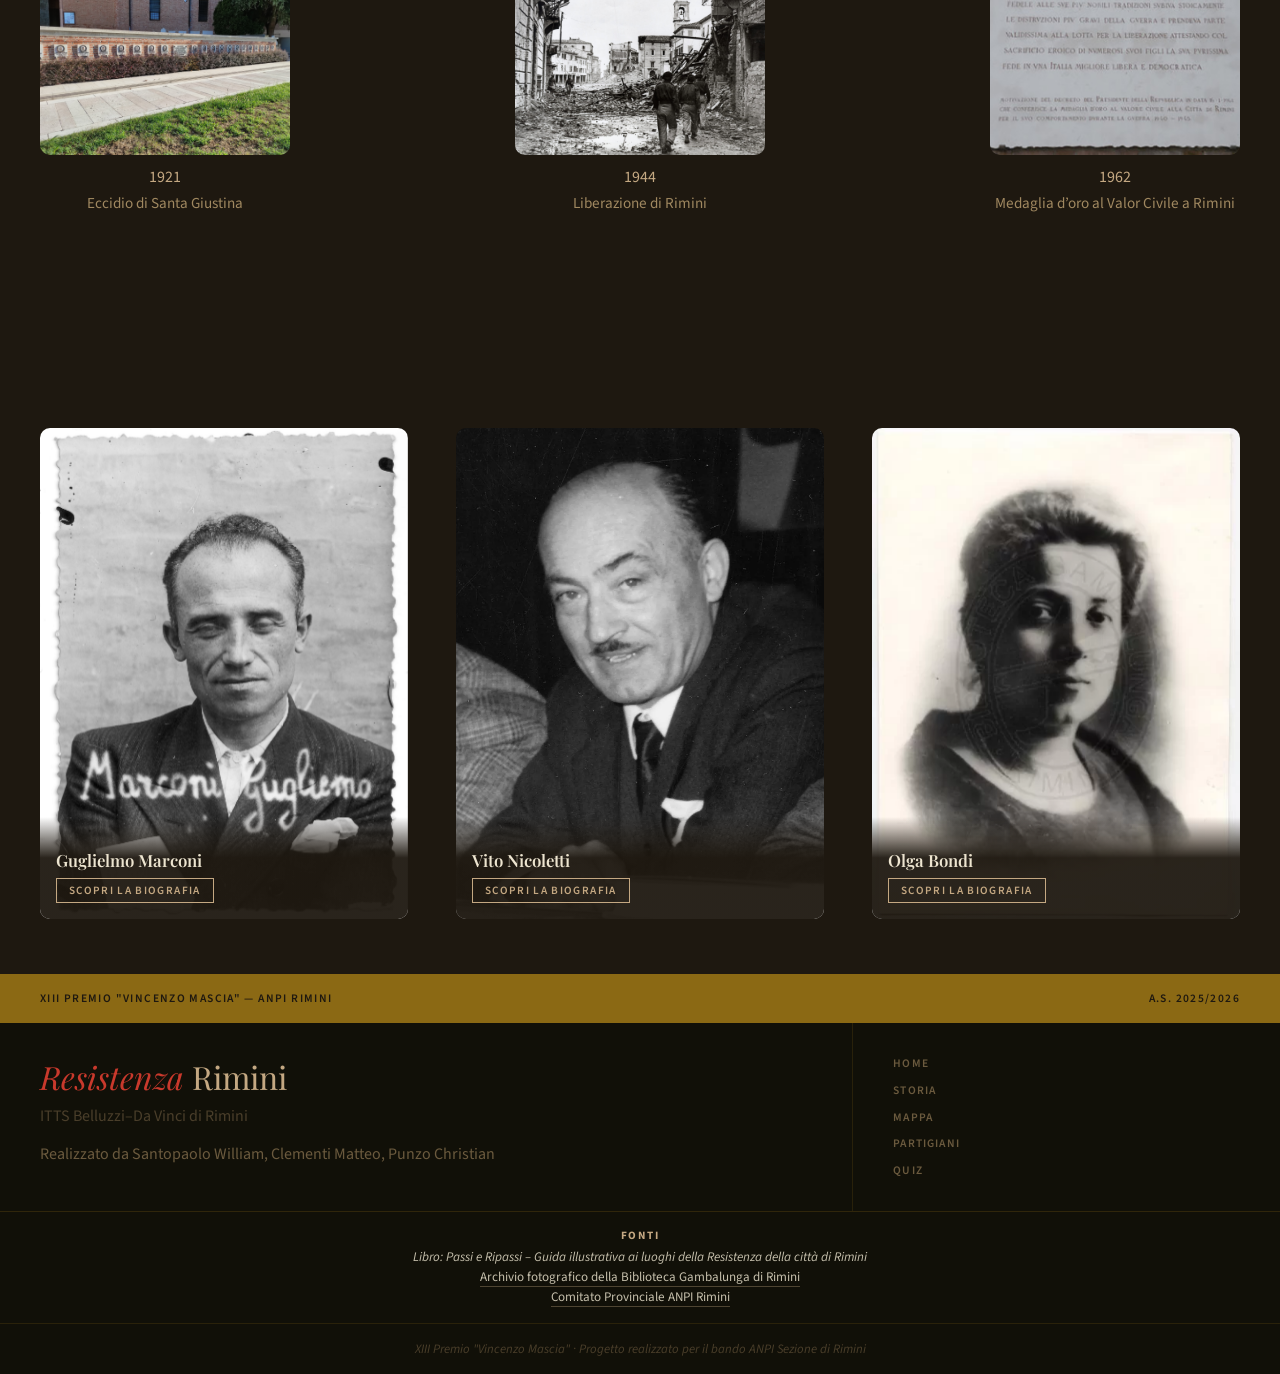
==== commit 474c6d27: "Inserimento favicon" ====
--- a/index.html
+++ b/index.html
@@ -7,7 +7,7 @@
 
   <link rel="preconnect" href="https://fonts.googleapis.com">
   <link href="https://fonts.googleapis.com/css2?family=Playfair+Display:ital,wght@0,600;1,400&family=Source+Sans+3:wght@400;600&display=swap" rel="stylesheet">
-
+  <link rel="icon" type="image/png" href="favicon.png">
   <link rel="stylesheet" href="style.css">
   <link rel="stylesheet" href="index.css">
 </head>
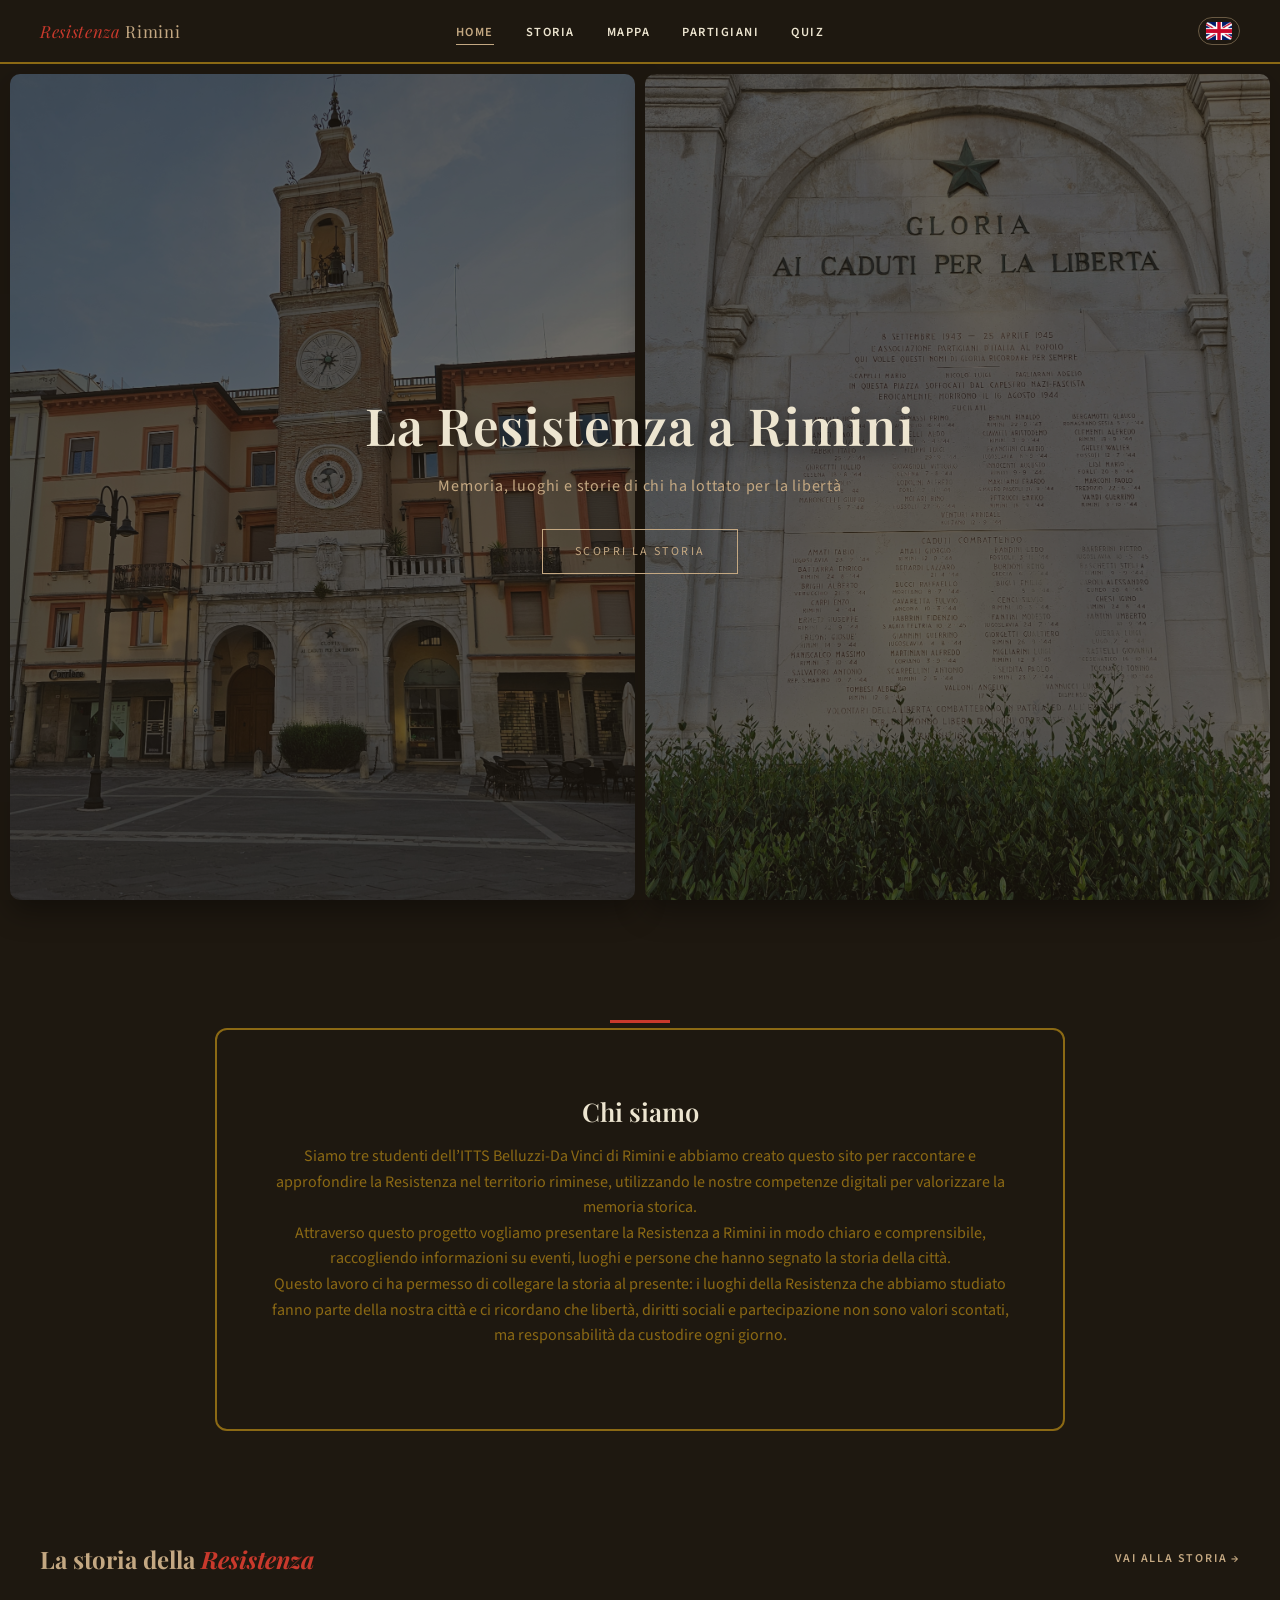
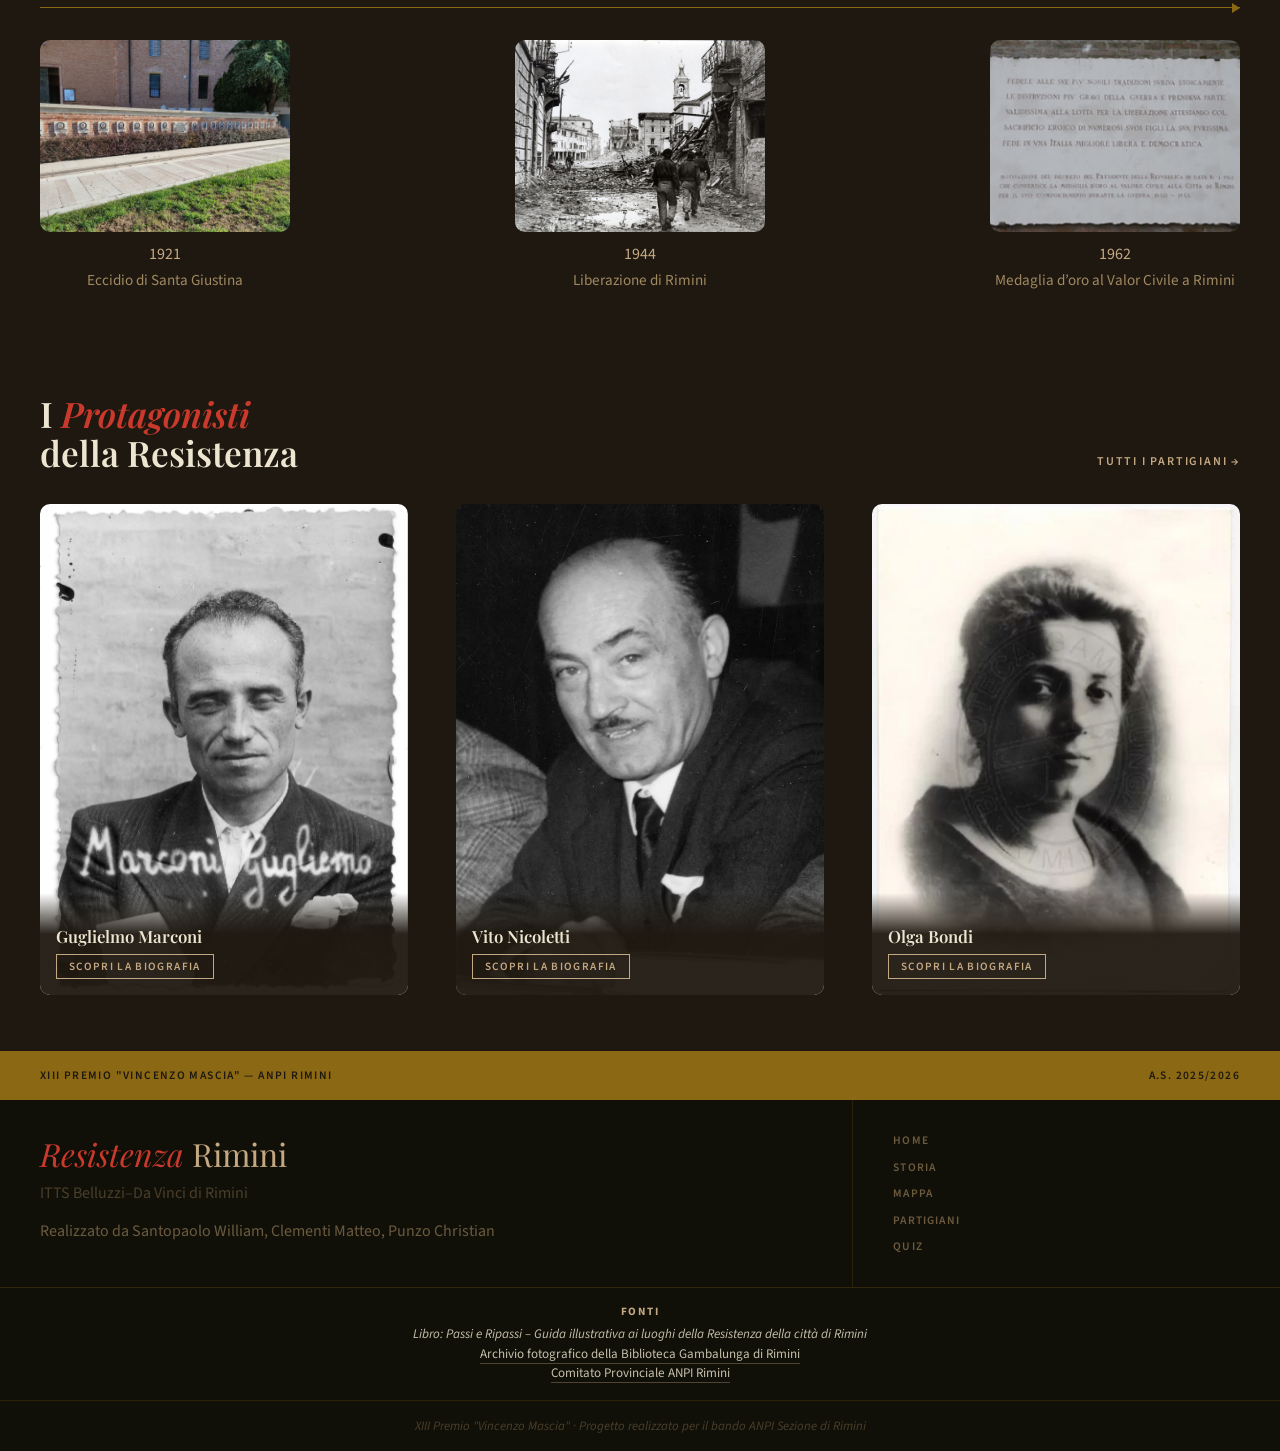
==== commit 89b11b5a: "ÂAggiunta scrittaÂ" ====
--- a/index.html
+++ b/index.html
@@ -60,14 +60,15 @@
       <h2 data-i18n="index.about.title">Chi siamo</h2>
 
       <p data-i18n="index.about.p1">
-        Siamo tre studenti dell’ITTS Belluzzi-Da Vinci di Rimini,
-        e abbiamo creato questo sito per raccontare e approfondire la Resistenza nel territorio riminese,
-        utilizzando le nostre competenze digitali per valorizzare la memoria storica.
+        Siamo tre studenti dell’ITTS Belluzzi-Da Vinci di Rimini e abbiamo creato questo sito per raccontare e approfondire la Resistenza nel territorio riminese, utilizzando le nostre competenze digitali per valorizzare la memoria storica.
       </p>
 
       <p data-i18n="index.about.p2">
-        Attraverso questo progetto vogliamo presentare la Resistenza a Rimini in modo chiaro e comprensibile,
-        raccogliendo informazioni su eventi, luoghi e persone che hanno segnato la storia della città.
+        Attraverso questo progetto vogliamo presentare la Resistenza a Rimini in modo chiaro e comprensibile, raccogliendo informazioni su eventi, luoghi e persone che hanno segnato la storia della città.
+      </p>
+
+      <p data-i18n="index.about.p3">
+        Questo lavoro ci ha permesso di collegare la storia al presente: i luoghi della Resistenza che abbiamo studiato fanno parte della nostra città e ci ricordano che libertà, diritti sociali e partecipazione non sono valori scontati, ma responsabilità da custodire ogni giorno.
       </p>
     </div>
   </section>
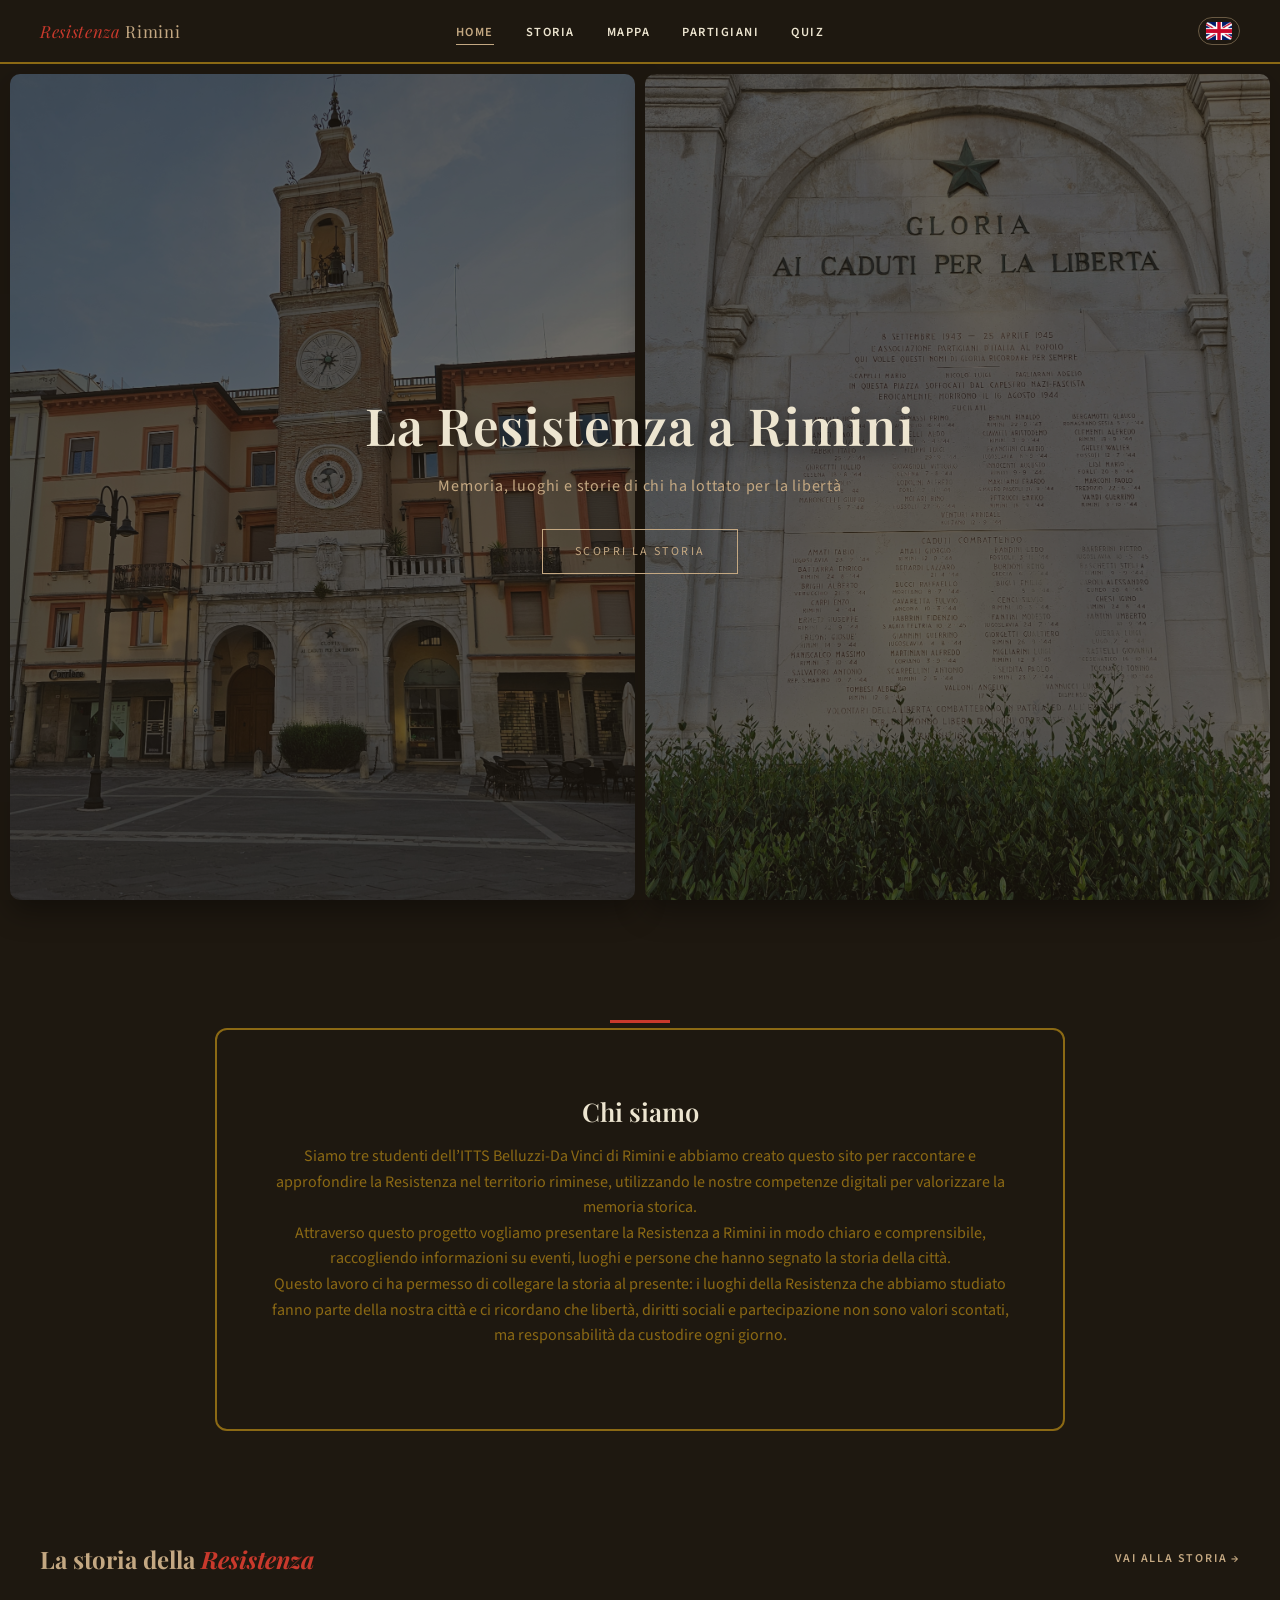
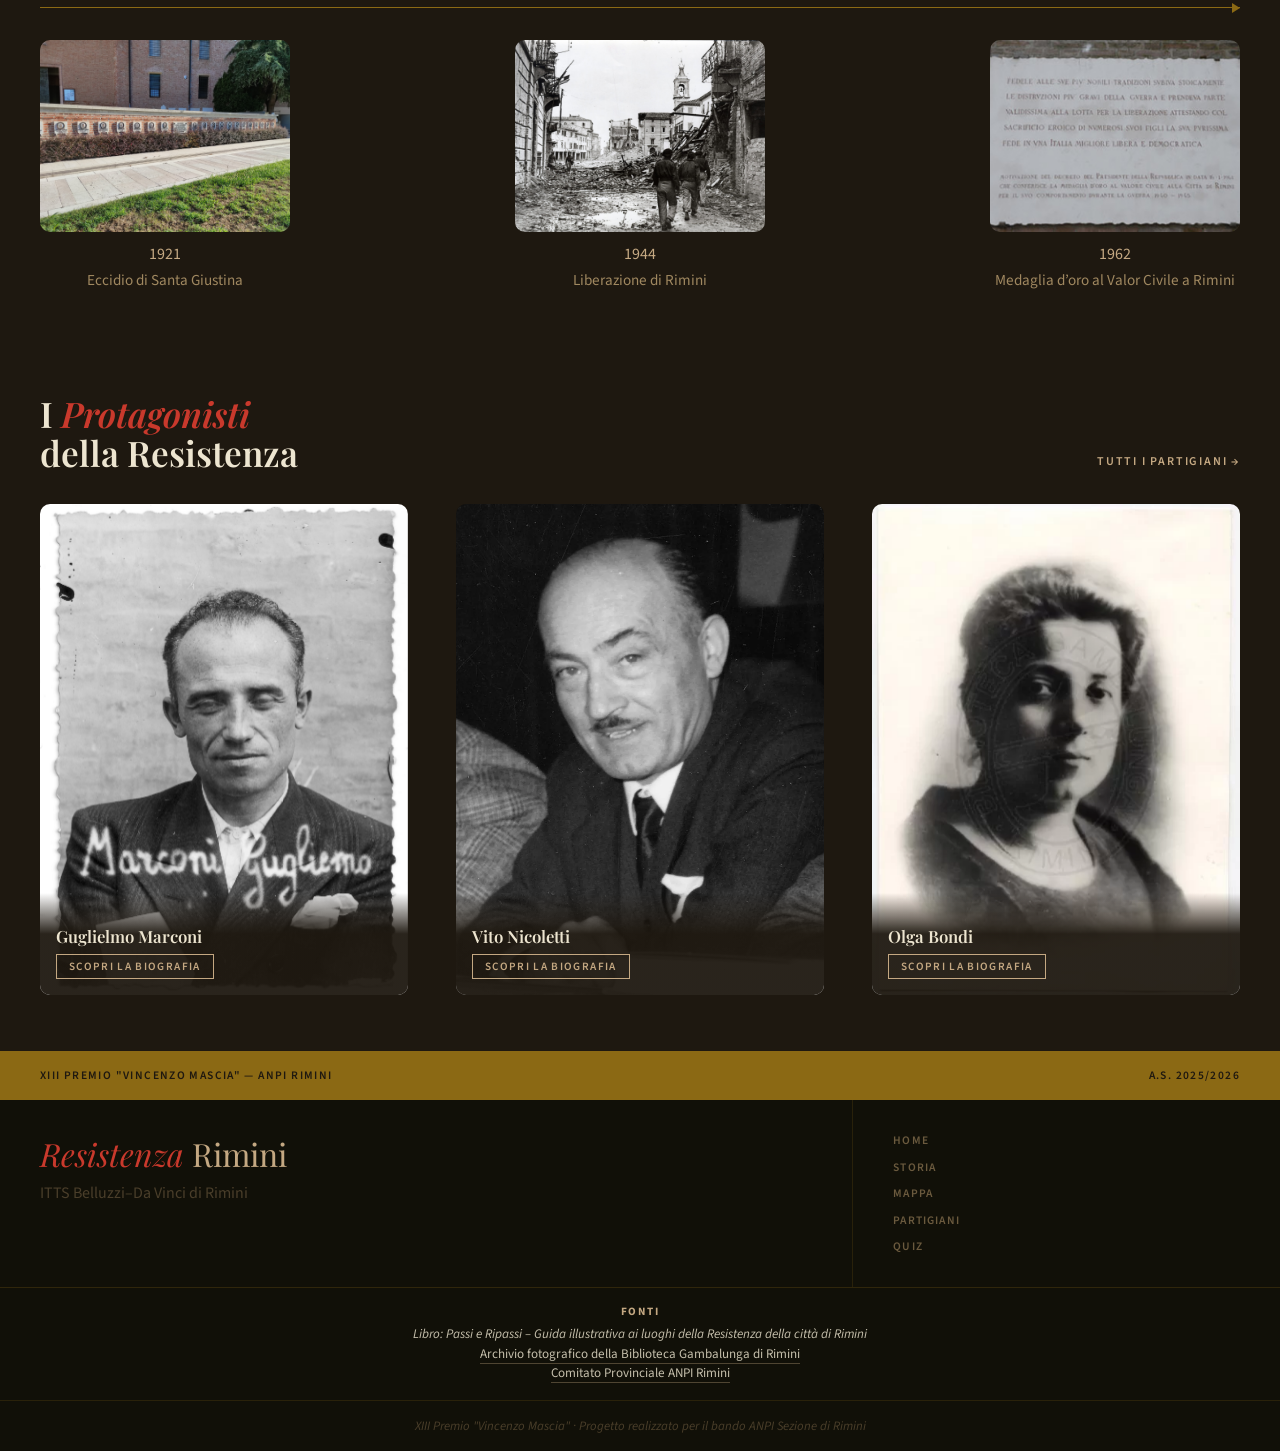
==== commit 6a0d404f: "Sistemazione scritte" ====
--- a/index.html
+++ b/index.html
@@ -173,10 +173,6 @@
 
         <div class="footer-sub" data-i18n="footer.school">
           ITTS Belluzzi–Da Vinci di Rimini
-        </div>
-
-        <div class="footer-credits" data-i18n="footer.credits">
-          Realizzato da Santopaolo William, Clementi Matteo, Punzo Christian
         </div>
       </div>
 
--- a/style.css
+++ b/style.css
@@ -450,4 +450,66 @@
 .footer-sources a:hover {
   color: #C4A882;
   border-bottom-color: #C4A882;
+}
+
+/* BOTTONE TORNA SU */
+
+.back-to-top {
+  position: fixed;
+  padding-bottom: 5px;
+  right: 22px;
+  bottom: 22px;
+  width: 46px;
+  height: 46px;
+  border-radius: 50%;
+
+  border: 1px solid #8B6914;
+  background: rgba(30, 24, 16, 0.94);
+  color: #C4A882;
+
+  font-size: 1.35rem;
+  font-weight: 700;
+  line-height: 1;
+
+  display: flex;
+  align-items: center;
+  justify-content: center;
+
+  cursor: pointer;
+  z-index: 9999;
+
+  opacity: 0;
+  pointer-events: none;
+  transform: translateY(12px);
+
+  box-shadow: 0 10px 28px rgba(0, 0, 0, 0.35);
+  transition:
+    opacity 0.25s ease,
+    transform 0.25s ease,
+    background 0.25s ease,
+    color 0.25s ease,
+    border-color 0.25s ease;
+}
+
+.back-to-top.show {
+  opacity: 1;
+  pointer-events: auto;
+  transform: translateY(0);
+}
+
+.back-to-top:hover {
+  background: #C4A882;
+  color: #1E1810;
+  border-color: #C4A882;
+  transform: translateY(-3px);
+}
+
+@media (max-width: 600px) {
+  .back-to-top {
+    right: 16px;
+    bottom: 16px;
+    width: 42px;
+    height: 42px;
+    font-size: 1.2rem;
+  }
 }
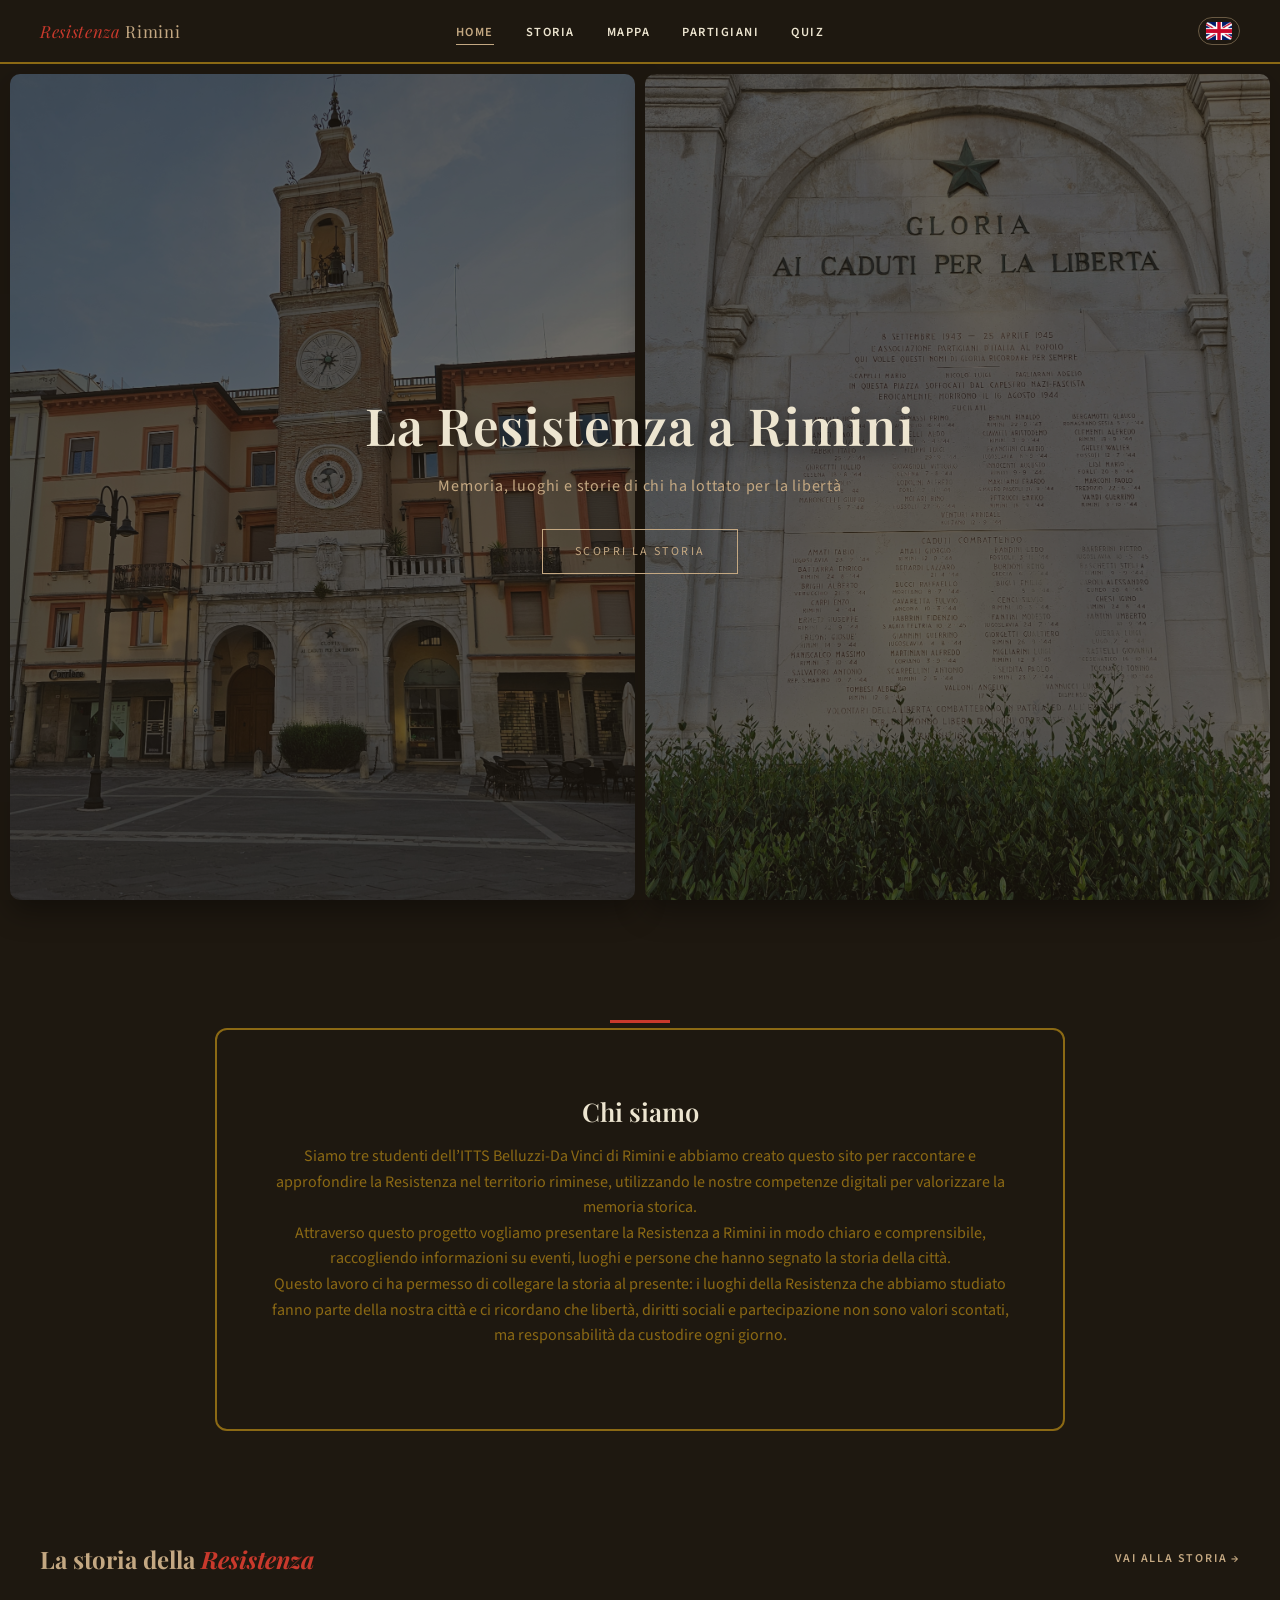
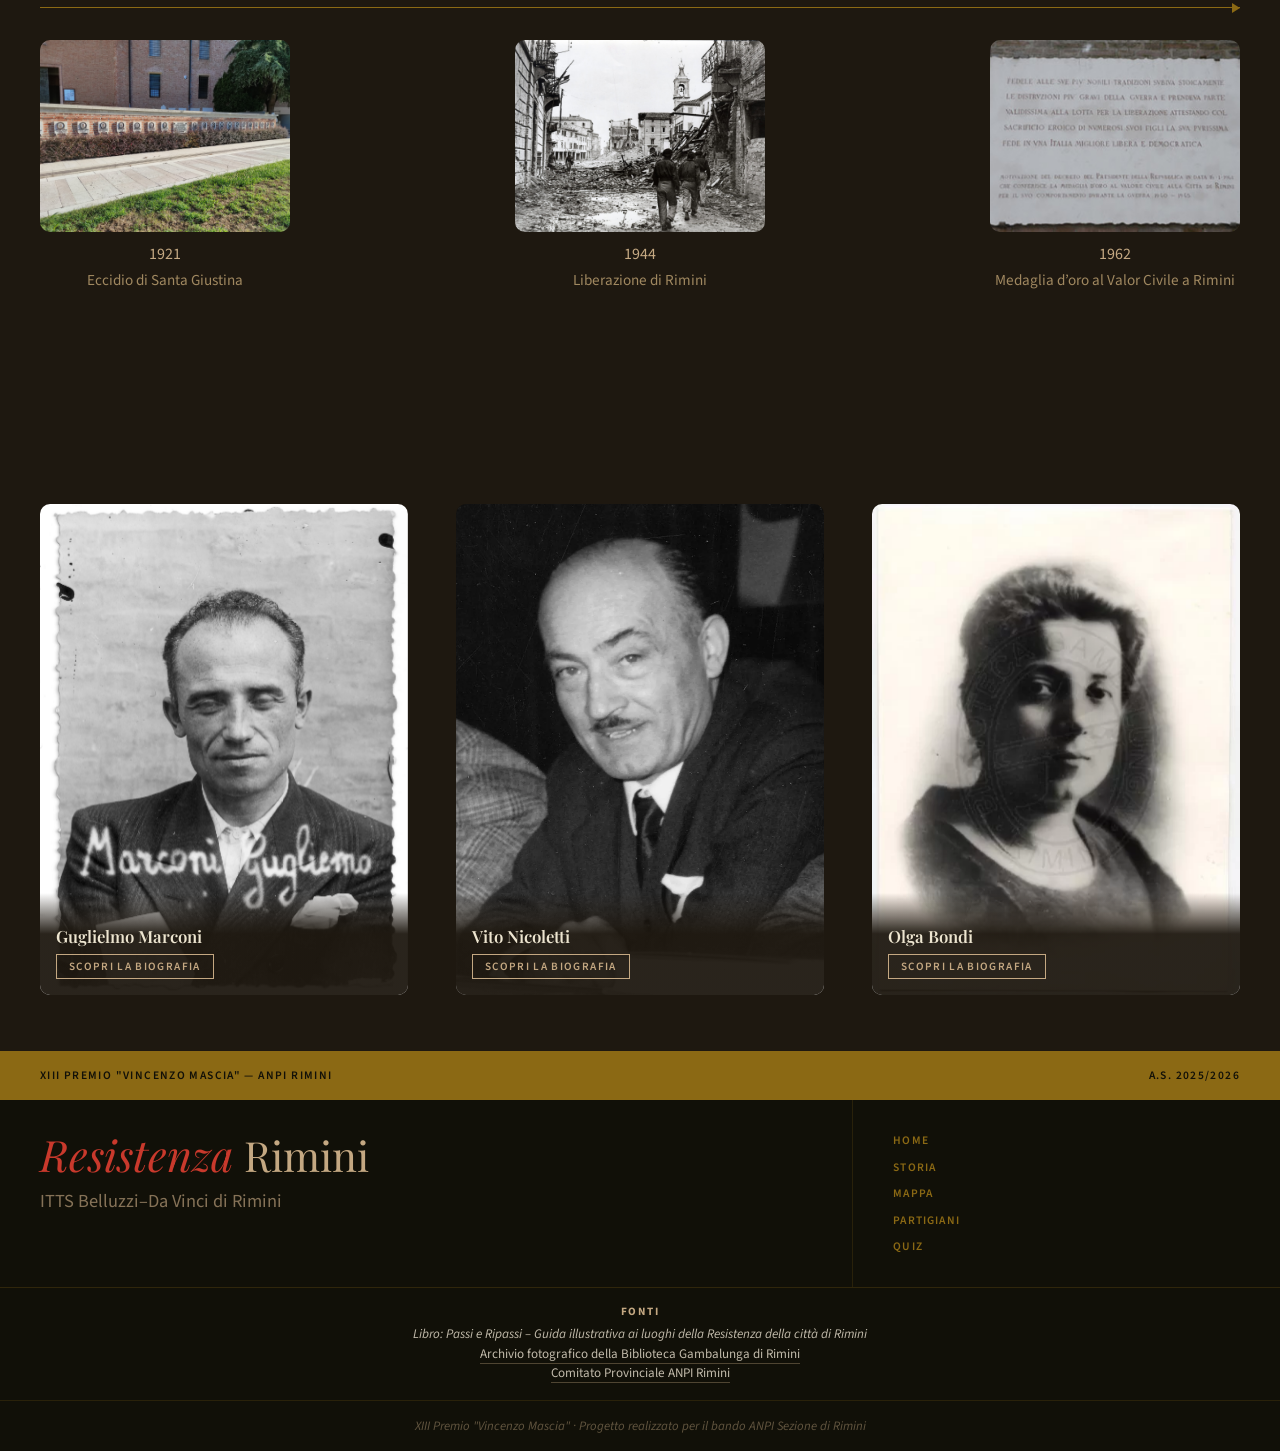
==== commit b63e991f: "Speriamo" ====
--- a/index.html
+++ b/index.html
@@ -7,7 +7,8 @@
 
   <link rel="preconnect" href="https://fonts.googleapis.com">
   <link href="https://fonts.googleapis.com/css2?family=Playfair+Display:ital,wght@0,600;1,400&family=Source+Sans+3:wght@400;600&display=swap" rel="stylesheet">
-  <link rel="icon" type="image/png" href="favicon.png">
+  <link rel="icon" type="image/png" href="./favicon.png?v=2">
+  <link rel="stylesheet" href="./style.css?v=4">
   <link rel="stylesheet" href="style.css">
   <link rel="stylesheet" href="index.css">
 </head>
--- a/style.css
+++ b/style.css
@@ -456,7 +456,7 @@
 
 .back-to-top {
   position: fixed;
-  padding-bottom: 5px;
+  padding-bottom: 7px;
   right: 22px;
   bottom: 22px;
   width: 46px;
@@ -511,5 +511,89 @@
     width: 42px;
     height: 42px;
     font-size: 1.2rem;
-  }
+    padding-bottom: 1px;
+  }
+}
+
+/* FOOTER LOGO GRANDE */
+
+.footer-logo {
+  font-size: 2.6rem !important;
+  line-height: 1.05 !important;
+}
+
+.footer-logo em {
+  font-size: 2.7rem !important;
+}
+
+.footer-sub {
+  font-size: 1.15rem !important;
+  margin-top: 0.65rem !important;
+  color: rgba(196, 168, 130, 0.78) !important;
+}
+
+/* MOBILE */
+
+@media (max-width: 768px) {
+  .footer-logo {
+    font-size: 1.55rem !important;
+  }
+
+  .footer-logo em {
+    font-size: 1.6rem !important;
+  }
+
+  .footer-sub {
+    font-size: 0.85rem !important;
+  }
+}
+
+/* FIX FOOTER COLORI UGUALI AL LOCALE */
+
+.footer-top {
+  background: #8B6914 !important;
+}
+
+.footer-top-text {
+  color: #111008 !important;
+}
+
+.footer-logo {
+  color: #C4A882 !important;
+}
+
+.footer-logo em {
+  color: #C9392C !important;
+}
+
+.footer-sub,
+.footer-credits {
+  color: rgba(196, 168, 130, 0.65) !important;
+}
+
+.footer-nav a {
+  color: #8B6914 !important;
+}
+
+.footer-nav a:hover {
+  color: #C4A882 !important;
+}
+
+.footer-sources-title {
+  color: #C4A882 !important;
+}
+
+.footer-sources p,
+.footer-sources em,
+.footer-sources a {
+  color: rgba(244, 234, 216, 0.78) !important;
+}
+
+.footer-sources a:hover {
+  color: #C4A882 !important;
+}
+
+.footer-bottom {
+  color: rgba(196, 168, 130, 0.45) !important;
+  background: #111008 !important;
 }
--- a/style.css
+++ b/style.css
@@ -456,7 +456,7 @@
 
 .back-to-top {
   position: fixed;
-  padding-bottom: 5px;
+  padding-bottom: 7px;
   right: 22px;
   bottom: 22px;
   width: 46px;
@@ -511,5 +511,89 @@
     width: 42px;
     height: 42px;
     font-size: 1.2rem;
-  }
+    padding-bottom: 1px;
+  }
+}
+
+/* FOOTER LOGO GRANDE */
+
+.footer-logo {
+  font-size: 2.6rem !important;
+  line-height: 1.05 !important;
+}
+
+.footer-logo em {
+  font-size: 2.7rem !important;
+}
+
+.footer-sub {
+  font-size: 1.15rem !important;
+  margin-top: 0.65rem !important;
+  color: rgba(196, 168, 130, 0.78) !important;
+}
+
+/* MOBILE */
+
+@media (max-width: 768px) {
+  .footer-logo {
+    font-size: 1.55rem !important;
+  }
+
+  .footer-logo em {
+    font-size: 1.6rem !important;
+  }
+
+  .footer-sub {
+    font-size: 0.85rem !important;
+  }
+}
+
+/* FIX FOOTER COLORI UGUALI AL LOCALE */
+
+.footer-top {
+  background: #8B6914 !important;
+}
+
+.footer-top-text {
+  color: #111008 !important;
+}
+
+.footer-logo {
+  color: #C4A882 !important;
+}
+
+.footer-logo em {
+  color: #C9392C !important;
+}
+
+.footer-sub,
+.footer-credits {
+  color: rgba(196, 168, 130, 0.65) !important;
+}
+
+.footer-nav a {
+  color: #8B6914 !important;
+}
+
+.footer-nav a:hover {
+  color: #C4A882 !important;
+}
+
+.footer-sources-title {
+  color: #C4A882 !important;
+}
+
+.footer-sources p,
+.footer-sources em,
+.footer-sources a {
+  color: rgba(244, 234, 216, 0.78) !important;
+}
+
+.footer-sources a:hover {
+  color: #C4A882 !important;
+}
+
+.footer-bottom {
+  color: rgba(196, 168, 130, 0.45) !important;
+  background: #111008 !important;
 }
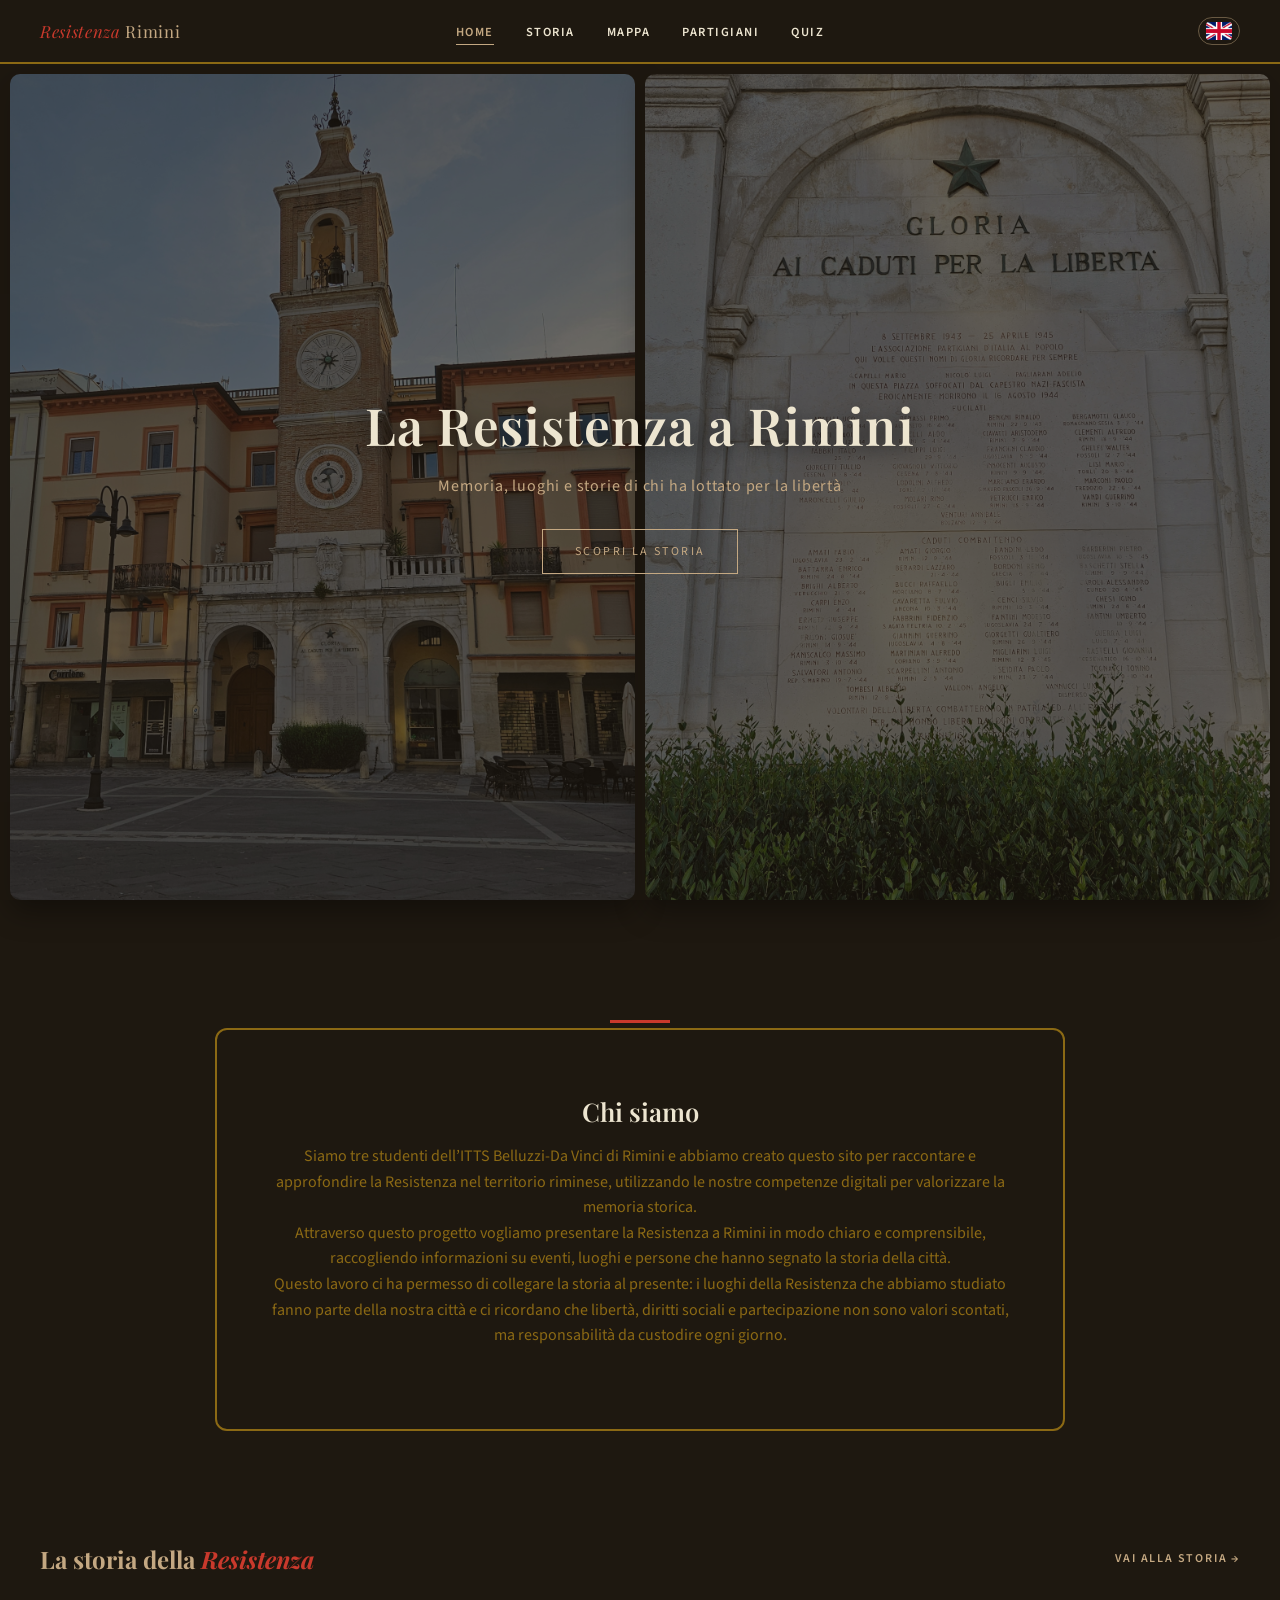
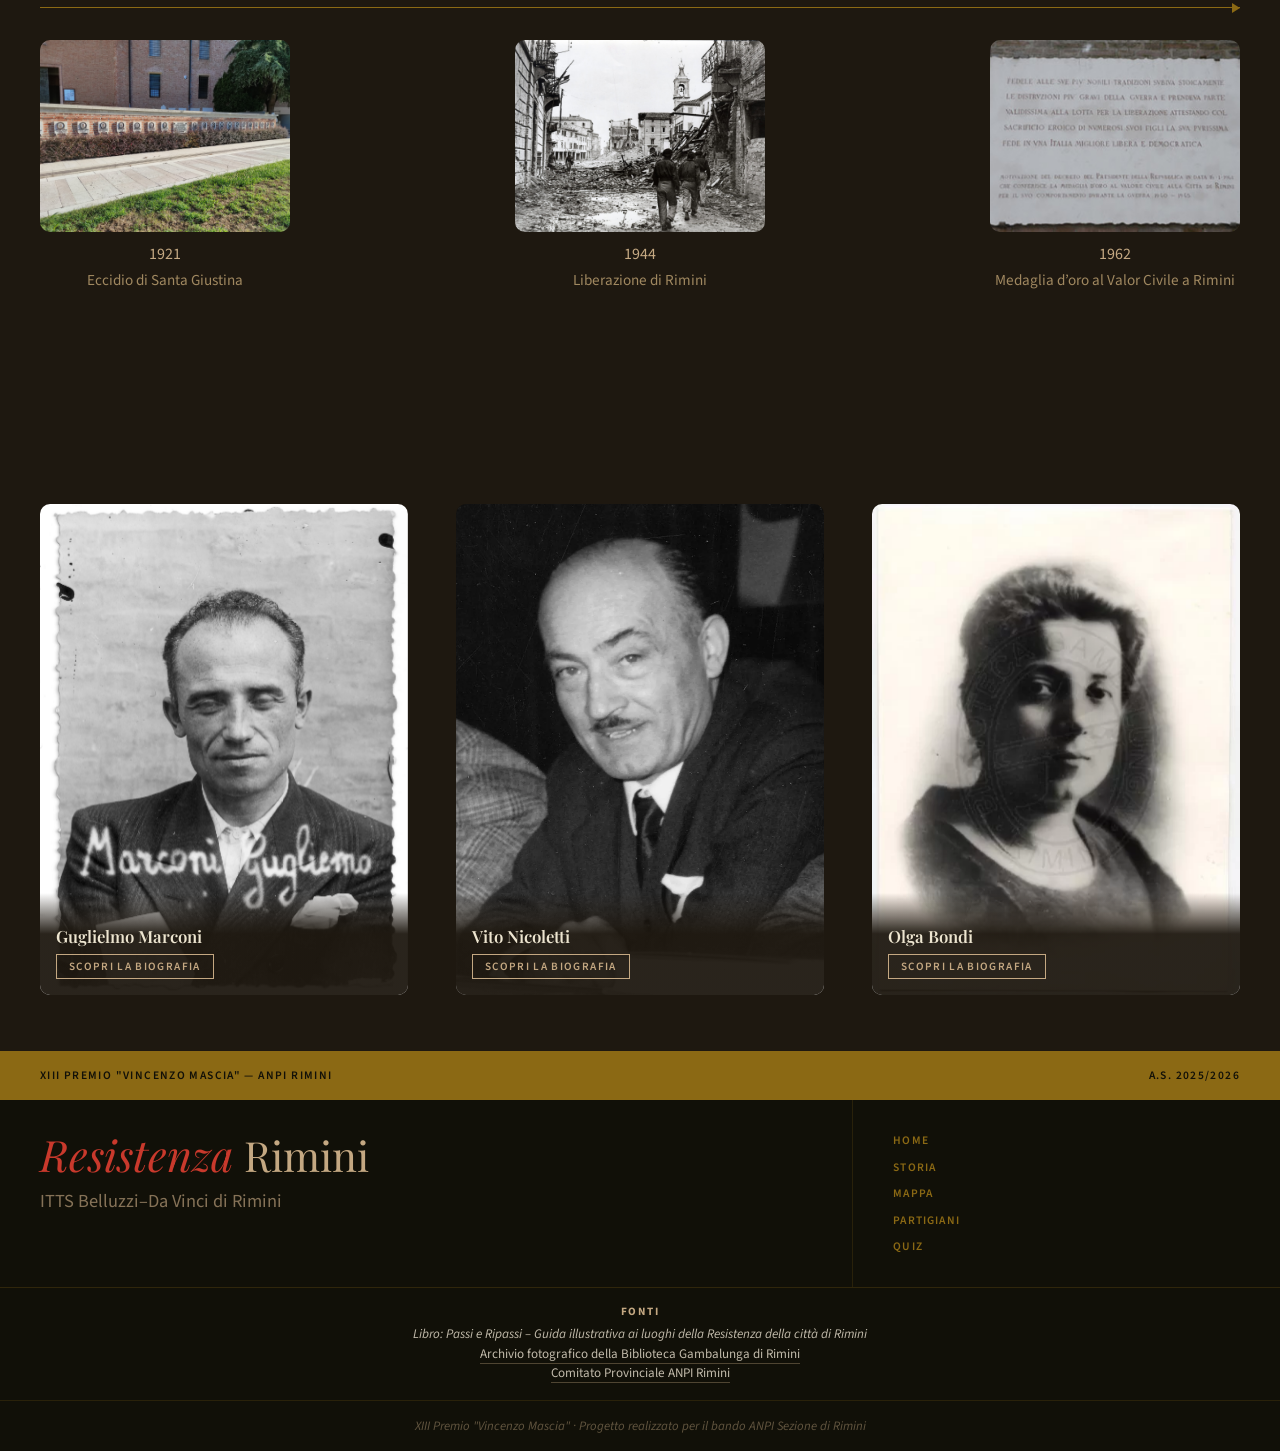
==== commit f531de8d: "Fix Immagini" ====
--- a/index.html
+++ b/index.html
@@ -7,10 +7,9 @@
 
   <link rel="preconnect" href="https://fonts.googleapis.com">
   <link href="https://fonts.googleapis.com/css2?family=Playfair+Display:ital,wght@0,600;1,400&family=Source+Sans+3:wght@400;600&display=swap" rel="stylesheet">
-  <link rel="icon" type="image/png" href="./favicon.png?v=2">
-  <link rel="stylesheet" href="./style.css?v=4">
-  <link rel="stylesheet" href="style.css">
-  <link rel="stylesheet" href="index.css">
+  <link rel="icon" type="image/png" href="./Favicon.png?v=3">
+  <link rel="stylesheet" href="./style.css?v=5">
+  <link rel="stylesheet" href="./index.css?v=5">
 </head>
 
 <body>
@@ -128,7 +127,7 @@
     <div class="partigiani-grid">
 
       <div class="part-card reveal-left delay-1">
-        <img src="Immagini_Partigiani/GuglielmoMarconi.jpg" alt="Guglielmo Marconi" class="part-img">
+        <img src="Immagini_Partigiani/GuglielmoMarconi.jpg" alt="Guglielmo Marconi" class="part-img" loading="lazy">
         <div class="part-info">
           <div class="part-name">Guglielmo Marconi</div>
           <a href="partigiani.html#guglielmo-marconi" class="part-btn" data-i18n="index.partigiani.button">Scopri la biografia</a>
@@ -136,7 +135,7 @@
       </div>
 
       <div class="part-card reveal-zoom delay-2">
-        <img src="Immagini_Partigiani/VitoNicoletti.jpg" alt="Vito Nicoletti" class="part-img">
+        <img src="Immagini_Partigiani/VitoNicoletti.jpg" alt="Vito Nicoletti" class="part-img" loading="lazy">
         <div class="part-info">
           <div class="part-name">Vito Nicoletti</div>
           <a href="partigiani.html#vito-nicoletti" class="part-btn" data-i18n="index.partigiani.button">Scopri la biografia</a>
@@ -144,7 +143,7 @@
       </div>
 
       <div class="part-card reveal-right delay-3">
-        <img src="Immagini_Partigiani/OlgaBondi.jpg" alt="Olga Bondi" class="part-img">
+        <img src="Immagini_Partigiani/OlgaBondi.jpg" alt="Olga Bondi" class="part-img" loading="lazy">
         <div class="part-info">
           <div class="part-name">Olga Bondi</div>
           <a href="partigiani.html#olga-bondi" class="part-btn" data-i18n="index.partigiani.button">Scopri la biografia</a>
